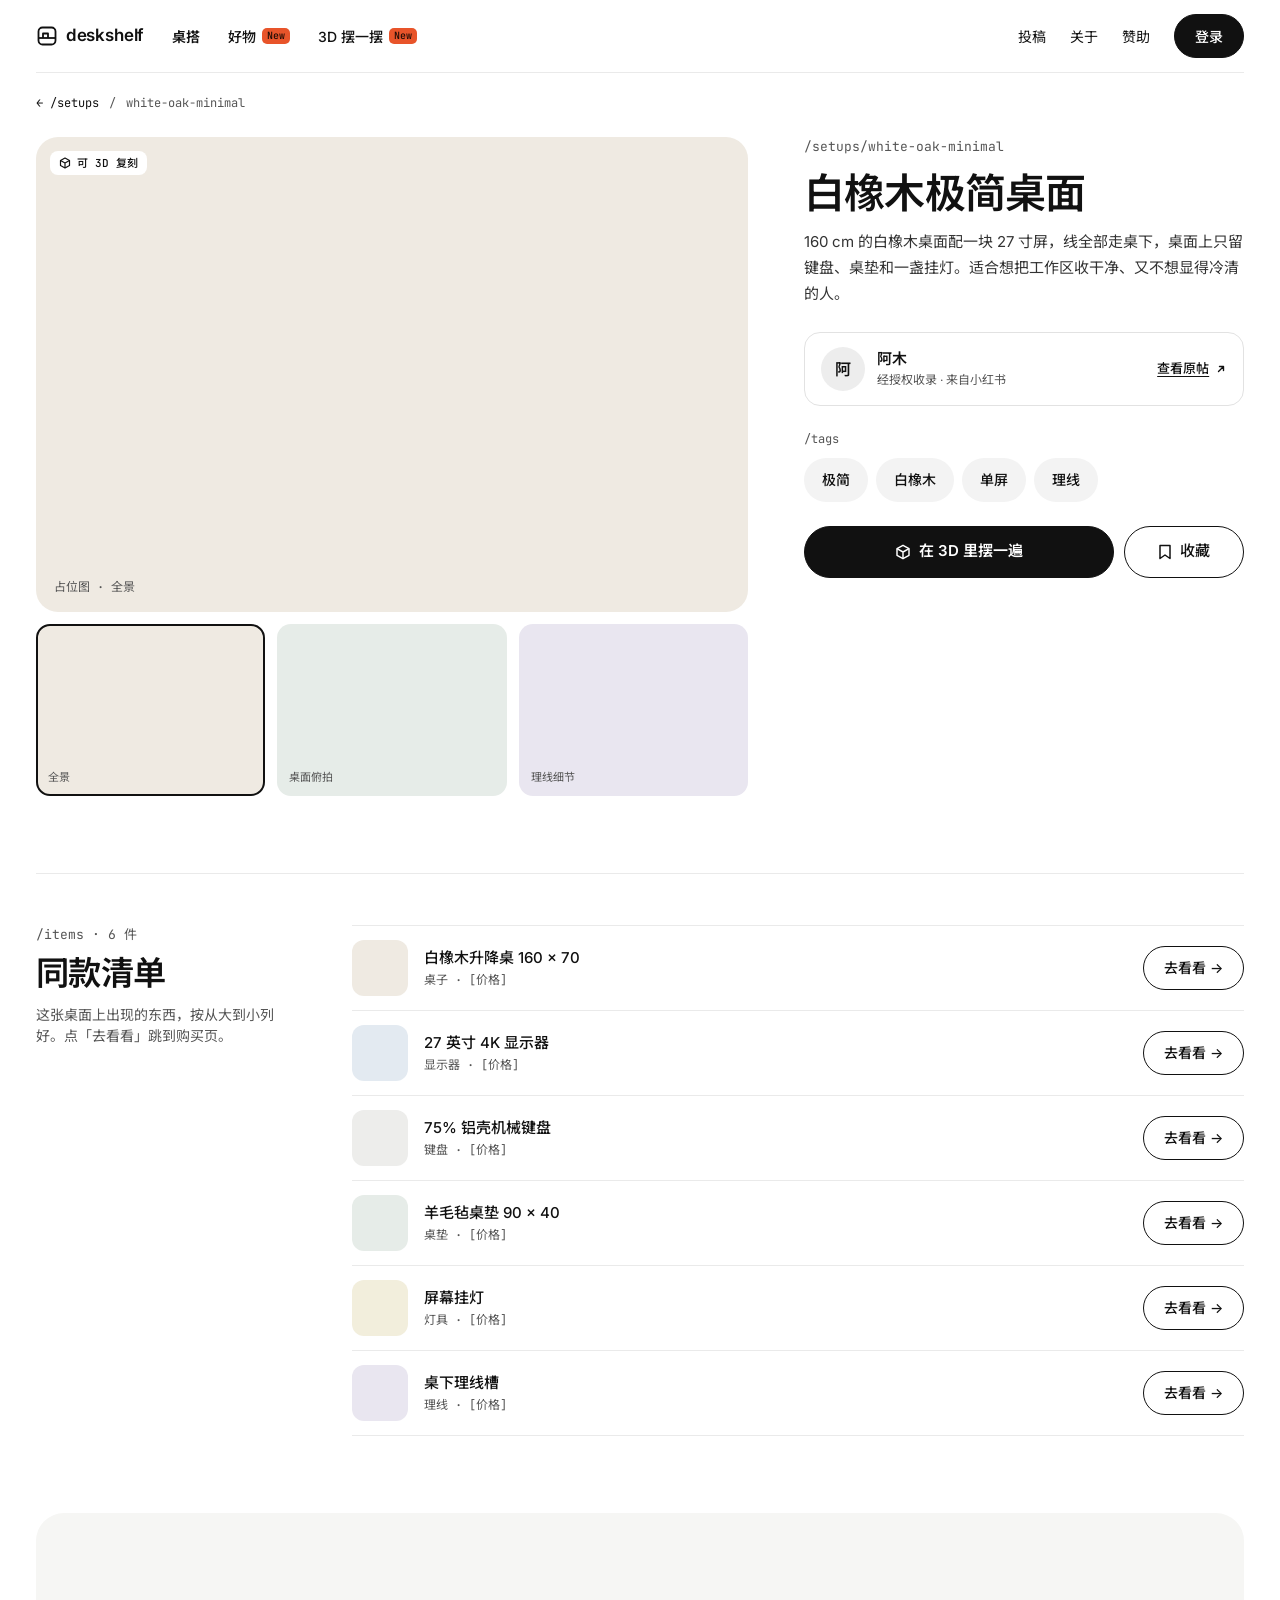
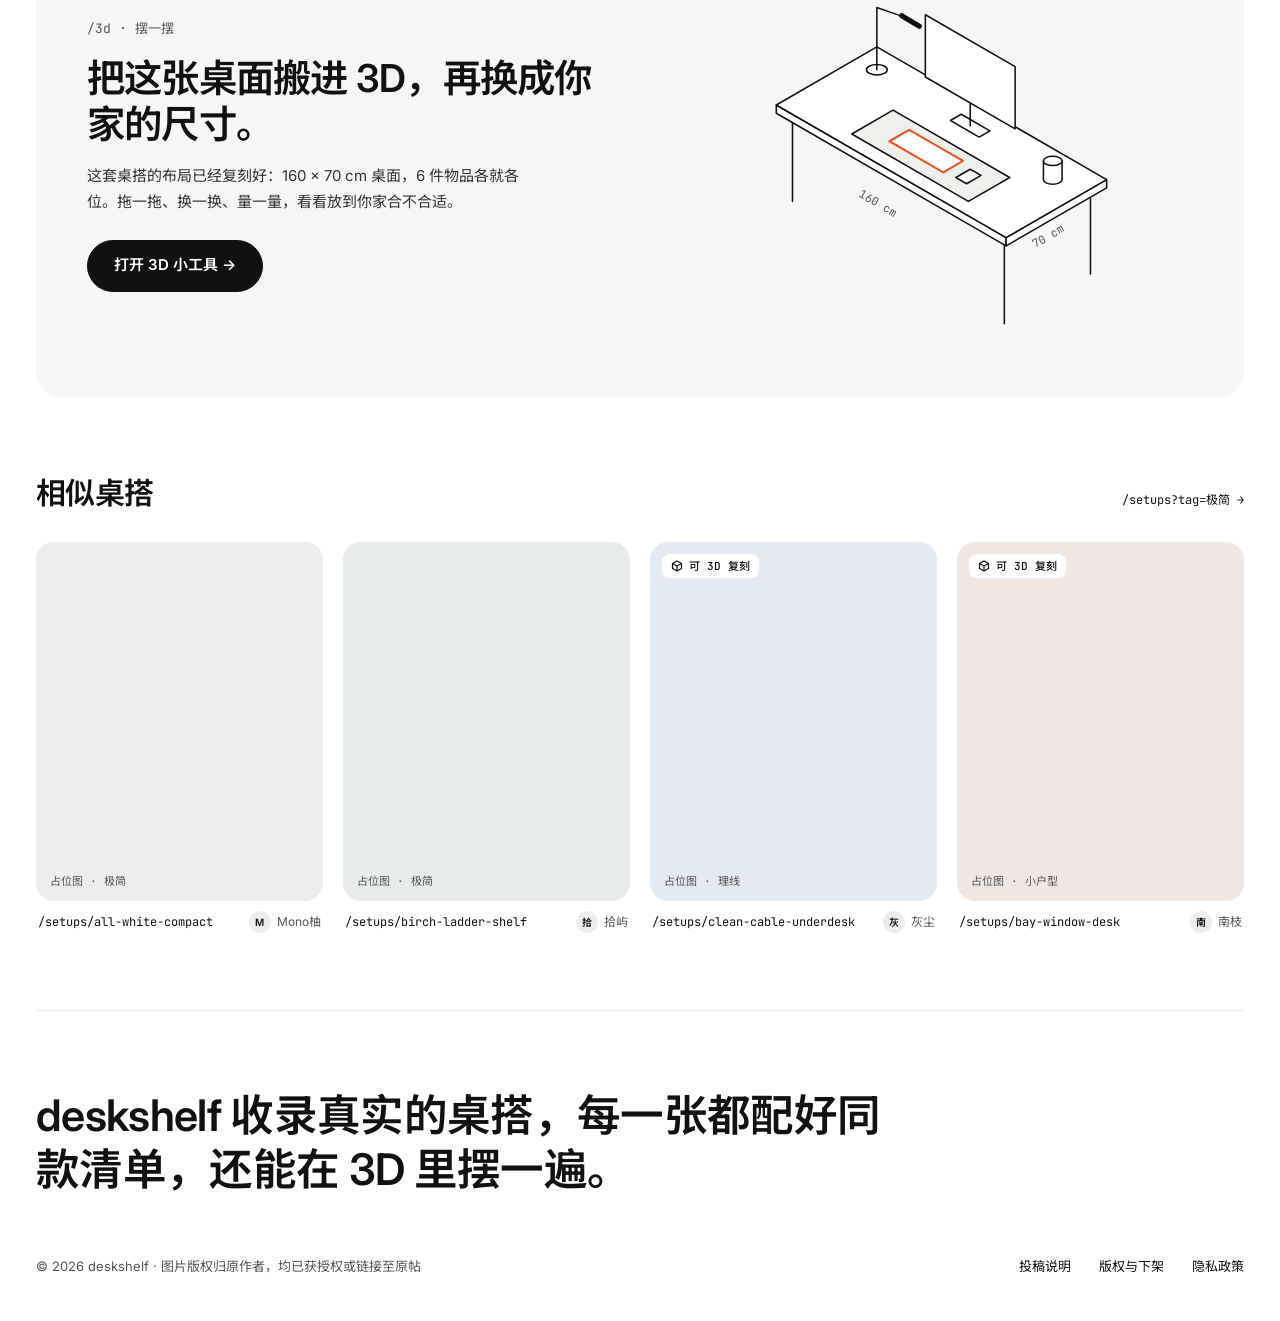
==== detail.html @ 9df250db "Add deskshelf static prototype: home and detail pages Home page with category filter, search, sort a" ====
<!doctype html>
<html lang="zh-CN">
<head>
<meta charset="utf-8">
<meta name="viewport" content="width=device-width, initial-scale=1">
<title>白橡木极简桌面 · deskshelf</title>
<meta name="description" content="白橡木极简桌面的桌搭详情：同款清单、3D 复刻预览和相似桌搭。">
<link rel="preconnect" href="https://fonts.googleapis.com">
<link rel="preconnect" href="https://fonts.gstatic.com" crossorigin>
<link rel="stylesheet" href="https://fonts.googleapis.com/css2?family=Inter:wght@400;500;600;700&amp;family=JetBrains+Mono:wght@400;500&amp;family=Noto+Sans+SC:wght@400;500;700&amp;display=swap">
<link rel="stylesheet" href="styles.css">
</head>
<body>
<div class="wrap">

<header class="site-header">
  <nav class="nav" aria-label="主导航">
    <a class="brand" href="index.html">
      <svg width="22" height="22" viewBox="0 0 22 22" fill="none" stroke="currentColor" stroke-width="1.8" stroke-linejoin="round" aria-hidden="true"><rect x="2.5" y="2.5" width="17" height="17" rx="4"></rect><path d="M2.5 13h17"></path><path d="M7 13V8.5h5V13"></path></svg>
      deskshelf
    </a>
    <a href="index.html" aria-current="page">桌搭</a>
    <a href="#">好物<span class="badge-new">New</span></a>
    <a href="#replica">3D 摆一摆<span class="badge-new">New</span></a>
  </nav>
  <nav class="nav nav--aux" aria-label="辅助导航">
    <a href="#">投稿</a>
    <a href="#">关于</a>
    <a href="#">赞助</a>
    <button type="button" class="btn btn--dark">登录</button>
  </nav>
</header>

<nav class="crumbs" aria-label="面包屑">
  <a href="index.html">← /setups</a>
  <span aria-hidden="true">/</span>
  <span>white-oak-minimal</span>
</nav>

<main>

<section class="detail">
  <div class="gallery">
    <div class="shot gallery__main" id="main-shot">
      <span class="tag-3d">
        <svg width="12" height="12" viewBox="0 0 12 12" fill="none" stroke="currentColor" stroke-width="1.2" stroke-linejoin="round" aria-hidden="true"><path d="M6 1l4.5 2.5v5L6 11 1.5 8.5v-5z"></path><path d="M1.5 3.5L6 6l4.5-2.5M6 6v5"></path></svg>
        可 3D 复刻
      </span>
      <span class="shot__label" id="main-shot-label">占位图 · 全景</span>
    </div>
    <div class="thumbs">
      <button type="button" class="thumb" data-label="全景" data-bg="#EFEAE2" style="background: #EFEAE2" aria-pressed="true" aria-label="查看图片：全景"><span>全景</span></button>
      <button type="button" class="thumb" data-label="桌面俯拍" data-bg="#E6ECE8" style="background: #E6ECE8" aria-pressed="false" aria-label="查看图片：桌面俯拍"><span>桌面俯拍</span></button>
      <button type="button" class="thumb" data-label="理线细节" data-bg="#E9E6F0" style="background: #E9E6F0" aria-pressed="false" aria-label="查看图片：理线细节"><span>理线细节</span></button>
    </div>
  </div>

  <div class="info">
    <div class="info__head">
      <p class="path">/setups/white-oak-minimal</p>
      <h1>白橡木极简桌面</h1>
      <p class="prose">160 cm 的白橡木桌面配一块 27 寸屏，线全部走桌下，桌面上只留键盘、桌垫和一盏挂灯。适合想把工作区收干净、又不想显得冷清的人。</p>
    </div>

    <div class="creator">
      <div class="creator__who">
        <span class="avatar avatar--lg" aria-hidden="true">阿</span>
        <div>
          <p class="creator__name">阿木</p>
          <p class="creator__note">经授权收录 · 来自小红书</p>
        </div>
      </div>
      <a class="link-underline" href="#">查看原帖
        <svg width="12" height="12" viewBox="0 0 12 12" fill="none" stroke="currentColor" stroke-width="1.4" stroke-linecap="round" stroke-linejoin="round" aria-hidden="true"><path d="M3.5 8.5l5-5M4.5 3.5h4v4"></path></svg>
      </a>
    </div>

    <div class="tags">
      <p class="path">/tags</p>
      <div class="chips">
        <a class="chip" href="index.html?cat=极简">极简</a>
        <a class="chip" href="index.html?q=oak">白橡木</a>
        <a class="chip" href="index.html">单屏</a>
        <a class="chip" href="index.html?cat=理线">理线</a>
      </div>
    </div>

    <div class="actions">
      <a class="btn btn--dark btn--lg btn--strong" href="#replica">
        <svg width="16" height="16" viewBox="0 0 12 12" fill="none" stroke="currentColor" stroke-width="1.1" stroke-linejoin="round" aria-hidden="true"><path d="M6 1l4.5 2.5v5L6 11 1.5 8.5v-5z"></path><path d="M1.5 3.5L6 6l4.5-2.5M6 6v5"></path></svg>
        在 3D 里摆一遍
      </a>
      <button type="button" class="btn btn--lg btn-save" id="save" aria-pressed="false">
        <svg width="14" height="16" viewBox="0 0 14 16" fill="none" stroke="currentColor" stroke-width="1.5" stroke-linejoin="round" aria-hidden="true"><path d="M2 1.5h10v13L7 11l-5 3.5z"></path></svg>
        <span id="save-label">收藏</span>
      </button>
    </div>
  </div>
</section>

<section class="section items-section" aria-labelledby="items-title">
  <div class="items-section__intro">
    <p class="path">/items · 6 件</p>
    <h2 id="items-title">同款清单</h2>
    <p>这张桌面上出现的东西，按从大到小列好。点「去看看」跳到购买页。</p>
  </div>
  <ul class="items">
    <li class="item">
      <span class="item__thumb" style="background: #EFEAE2" aria-hidden="true"></span>
      <div class="item__text"><p class="item__name">白橡木升降桌 160 × 70</p><p class="item__meta">桌子 · [价格]</p></div>
      <a class="btn" href="#" aria-label="去看看：白橡木升降桌">去看看 →</a>
    </li>
    <li class="item">
      <span class="item__thumb" style="background: #E3EAF1" aria-hidden="true"></span>
      <div class="item__text"><p class="item__name">27 英寸 4K 显示器</p><p class="item__meta">显示器 · [价格]</p></div>
      <a class="btn" href="#" aria-label="去看看：27 英寸 4K 显示器">去看看 →</a>
    </li>
    <li class="item">
      <span class="item__thumb" style="background: #EDEDEB" aria-hidden="true"></span>
      <div class="item__text"><p class="item__name">75% 铝壳机械键盘</p><p class="item__meta">键盘 · [价格]</p></div>
      <a class="btn" href="#" aria-label="去看看：75% 铝壳机械键盘">去看看 →</a>
    </li>
    <li class="item">
      <span class="item__thumb" style="background: #E6ECE8" aria-hidden="true"></span>
      <div class="item__text"><p class="item__name">羊毛毡桌垫 90 × 40</p><p class="item__meta">桌垫 · [价格]</p></div>
      <a class="btn" href="#" aria-label="去看看：羊毛毡桌垫">去看看 →</a>
    </li>
    <li class="item">
      <span class="item__thumb" style="background: #F2EEDC" aria-hidden="true"></span>
      <div class="item__text"><p class="item__name">屏幕挂灯</p><p class="item__meta">灯具 · [价格]</p></div>
      <a class="btn" href="#" aria-label="去看看：屏幕挂灯">去看看 →</a>
    </li>
    <li class="item">
      <span class="item__thumb" style="background: #E9E6F0" aria-hidden="true"></span>
      <div class="item__text"><p class="item__name">桌下理线槽</p><p class="item__meta">理线 · [价格]</p></div>
      <a class="btn" href="#" aria-label="去看看：桌下理线槽">去看看 →</a>
    </li>
  </ul>
</section>

<section class="section replica" id="replica" aria-labelledby="replica-title">
  <div class="replica__text">
    <p class="path">/3d · 摆一摆</p>
    <h2 id="replica-title">把这张桌面搬进 3D，再换成你家的尺寸。</h2>
    <p class="prose">这套桌搭的布局已经复刻好：160 × 70 cm 桌面，6 件物品各就各位。拖一拖、换一换、量一量，看看放到你家合不合适。</p>
    <a class="btn btn--dark btn--lg btn--strong" href="#">打开 3D 小工具 →</a>
  </div>
  <div class="replica__art">
    <svg viewBox="0 0 520 370" fill="none" stroke="#111111" stroke-width="1.5" stroke-linejoin="round" stroke-linecap="round" role="img" aria-label="等距视角的桌面线稿：桌上有显示器、键盘、鼠标、桌垫、台灯和杯子，标注 160 cm 宽、70 cm 深">
      <path d="M133.6 145V229M338 263V347M421.1 215V299"></path>
      <path d="M118 136L339.7 264V272L118 144Z" fill="#FFFFFF"></path>
      <path d="M339.7 264L436.7 208V216L339.7 272Z" fill="#FFFFFF"></path>
      <path d="M215 80L436.7 208L339.7 264L118 136Z" fill="#FFFFFF"></path>
      <path d="M230.6 141L343.2 206L303.3 229L190.8 164Z" fill="#EFEFEC"></path>
      <path class="hl" d="M246.2 160L298.1 190L279.1 201L227.1 171Z" fill="#FFFFFF"></path>
      <path d="M305.1 198L315.5 204L301.6 212L291.2 206Z" fill="#FFFFFF"></path>
      <path d="M296.4 145L324.1 161L313.7 167L286 151Z" fill="#FFFFFF"></path>
      <path d="M305.1 156V134"></path>
      <path d="M261.8 109L348.4 159V99L261.8 49Z" fill="#FFFFFF"></path>
      <ellipse cx="215" cy="102" rx="10" ry="5" fill="#FFFFFF"></ellipse>
      <path d="M215 102V42L241 51"></path>
      <path d="M239 50L256 60" stroke-width="5"></path>
      <path d="M375.7 190V208A9 4.5 0 0 0 393.7 208V190" fill="#FFFFFF"></path>
      <ellipse cx="384.7" cy="190" rx="9" ry="4.5" fill="#FFFFFF"></ellipse>
      <text x="214" y="234" transform="rotate(30 214 234)" text-anchor="middle">160 cm</text>
      <text x="382" y="266" transform="rotate(-30 382 266)" text-anchor="middle">70 cm</text>
    </svg>
  </div>
</section>

<section class="section similar" aria-labelledby="similar-title">
  <div class="similar__head">
    <h2 id="similar-title">相似桌搭</h2>
    <a href="index.html?cat=极简">/setups?tag=极简 →</a>
  </div>
  <div class="similar__grid">
    <article class="card">
      <a class="shot" href="detail.html" style="background: #EDEDEB" aria-label="查看桌搭 all-white-compact">
        <span class="shot__label">占位图 · 极简</span>
      </a>
      <div class="card__meta">
        <a class="card__path" href="detail.html">/setups/all-white-compact</a>
        <span class="card__by"><span class="avatar" aria-hidden="true">M</span>Mono柚</span>
      </div>
    </article>
    <article class="card">
      <a class="shot" href="detail.html" style="background: #E6ECE8" aria-label="查看桌搭 birch-ladder-shelf">
        <span class="shot__label">占位图 · 极简</span>
      </a>
      <div class="card__meta">
        <a class="card__path" href="detail.html">/setups/birch-ladder-shelf</a>
        <span class="card__by"><span class="avatar" aria-hidden="true">拾</span>拾屿</span>
      </div>
    </article>
    <article class="card">
      <a class="shot" href="detail.html" style="background: #E3EAF1" aria-label="查看桌搭 clean-cable-underdesk">
        <span class="tag-3d">
          <svg width="12" height="12" viewBox="0 0 12 12" fill="none" stroke="currentColor" stroke-width="1.2" stroke-linejoin="round" aria-hidden="true"><path d="M6 1l4.5 2.5v5L6 11 1.5 8.5v-5z"></path><path d="M1.5 3.5L6 6l4.5-2.5M6 6v5"></path></svg>
          可 3D 复刻
        </span>
        <span class="shot__label">占位图 · 理线</span>
      </a>
      <div class="card__meta">
        <a class="card__path" href="detail.html">/setups/clean-cable-underdesk</a>
        <span class="card__by"><span class="avatar" aria-hidden="true">灰</span>灰尘</span>
      </div>
    </article>
    <article class="card">
      <a class="shot" href="detail.html" style="background: #F1E7E1" aria-label="查看桌搭 bay-window-desk">
        <span class="tag-3d">
          <svg width="12" height="12" viewBox="0 0 12 12" fill="none" stroke="currentColor" stroke-width="1.2" stroke-linejoin="round" aria-hidden="true"><path d="M6 1l4.5 2.5v5L6 11 1.5 8.5v-5z"></path><path d="M1.5 3.5L6 6l4.5-2.5M6 6v5"></path></svg>
          可 3D 复刻
        </span>
        <span class="shot__label">占位图 · 小户型</span>
      </a>
      <div class="card__meta">
        <a class="card__path" href="detail.html">/setups/bay-window-desk</a>
        <span class="card__by"><span class="avatar" aria-hidden="true">南</span>南枝</span>
      </div>
    </article>
  </div>
</section>

</main>

<footer class="site-footer">
  <p class="site-footer__lead">deskshelf 收录真实的桌搭，每一张都配好同款清单，还能在 3D 里摆一遍。</p>
  <div class="site-footer__row">
    <p>© 2026 deskshelf · 图片版权归原作者，均已获授权或链接至原帖</p>
    <nav class="nav" aria-label="页脚">
      <a href="#">投稿说明</a>
      <a href="#">版权与下架</a>
      <a href="#">隐私政策</a>
    </nav>
  </div>
</footer>

</div>
<script src="detail.js"></script>
</body>
</html>
---- styles.css ----
/* deskshelf — 共享样式（首页 + 详情页） */

:root {
  --ink: #111111;
  --body: #333333;
  --muted: #555555;
  --line: #eaeaea;
  --border: #8a8a8a;
  --chip: #f3f3f3;
  --panel: #f6f6f4;
  --accent: #e8542a;
  --accent-ink: #1a0a05;
  --pad: clamp(16px, 2.8vw, 40px);
  --gap-section: clamp(48px, 6vw, 88px);
  --sans: 'Inter', 'Noto Sans SC', system-ui, sans-serif;
  --mono: 'JetBrains Mono', 'Noto Sans SC', ui-monospace, monospace;
}

*,
*::before,
*::after {
  box-sizing: border-box;
}

[hidden] {
  display: none !important;
}

body {
  margin: 0;
  background: #ffffff;
  color: var(--ink);
  font-family: var(--sans);
  font-size: 15px;
  line-height: 1.5;
  -webkit-font-smoothing: antialiased;
}

a {
  color: var(--ink);
  text-decoration: none;
}

a:hover {
  color: var(--muted);
}

button,
input,
select {
  font: inherit;
}

h1,
h2,
p,
ul {
  margin: 0;
}

:focus-visible {
  outline: 2px solid var(--accent);
  outline-offset: 2px;
}

.mono {
  font-family: var(--mono);
}

.sr-only {
  position: absolute;
  width: 1px;
  height: 1px;
  overflow: hidden;
  clip: rect(0 0 0 0);
  white-space: nowrap;
}

.wrap {
  max-width: 1440px;
  margin: 0 auto;
  padding: 0 var(--pad);
}

/* ---------- 顶部导航 ---------- */

.site-header {
  display: flex;
  flex-wrap: wrap;
  align-items: center;
  justify-content: space-between;
  gap: 4px 24px;
  padding: 14px 0;
}

.nav {
  display: flex;
  flex-wrap: wrap;
  align-items: center;
  gap: 0 28px;
}

.nav--aux {
  gap: 0 24px;
}

.nav a {
  display: inline-flex;
  align-items: center;
  gap: 6px;
  min-height: 44px;
  font-size: 14px;
  font-weight: 500;
}

.nav--aux a {
  font-weight: 400;
}

.nav a[aria-current='page'] {
  font-weight: 600;
}

.nav .brand {
  gap: 8px;
  font-size: 17px;
  font-weight: 600;
  letter-spacing: -0.01em;
}

.badge-new {
  padding: 3px 5px;
  border-radius: 5px;
  background: var(--accent);
  color: var(--accent-ink);
  font-family: var(--mono);
  font-size: 10px;
  font-weight: 500;
  line-height: 1;
}

/* ---------- 按钮 ---------- */

.btn {
  display: inline-flex;
  align-items: center;
  justify-content: center;
  gap: 8px;
  min-height: 44px;
  padding: 0 20px;
  border: 1px solid var(--ink);
  border-radius: 999px;
  background: #ffffff;
  color: var(--ink);
  font-size: 14px;
  font-weight: 500;
  cursor: pointer;
}

.btn:hover {
  color: var(--ink);
  background: var(--chip);
}

.btn--dark {
  background: var(--ink);
  color: #ffffff;
}

.btn--dark:hover {
  background: #2b2b2b;
  color: #ffffff;
}

.btn--lg {
  min-height: 52px;
  padding: 0 26px;
  font-size: 15px;
}

.btn--strong {
  font-weight: 600;
}

.link-underline {
  display: inline-flex;
  align-items: center;
  gap: 6px;
  min-height: 44px;
  font-size: 13px;
  font-weight: 500;
  text-decoration: underline;
  text-underline-offset: 3px;
}

/* ---------- 首页：大标题区 ---------- */

.hero {
  display: flex;
  flex-wrap: wrap;
  align-items: flex-end;
  justify-content: space-between;
  gap: 32px 48px;
  padding: clamp(40px, 6vw, 88px) 0 clamp(32px, 4.5vw, 64px);
}

.hero__text {
  flex: 999 1 420px;
  min-width: 0;
}

.path {
  font-family: var(--mono);
  font-size: 13px;
  color: var(--muted);
}

.hero .path {
  margin-bottom: 20px;
}

.hero h1 {
  font-size: clamp(32px, 5vw, 68px);
  line-height: 1.14;
  font-weight: 600;
  letter-spacing: -0.02em;
}

.hero h1 span {
  display: inline-block;
}

.sponsor {
  flex: 1 1 260px;
  max-width: 340px;
  min-height: 156px;
  display: flex;
  flex-direction: column;
  justify-content: space-between;
  gap: 20px;
  padding: 18px 20px;
  border: 1.5px dashed var(--border);
  border-radius: 18px;
}

.sponsor .path {
  font-size: 12px;
}

.sponsor__title {
  font-size: 15px;
  font-weight: 600;
}

.sponsor__desc {
  margin-top: 4px;
  font-size: 13px;
  color: var(--muted);
}

/* ---------- 首页：筛选栏 ---------- */

.filters {
  display: flex;
  flex-wrap: wrap;
  align-items: center;
  justify-content: space-between;
  gap: 12px 24px;
  padding: 14px 0;
  border-top: 1px solid var(--line);
}

.chips {
  display: flex;
  flex-wrap: wrap;
  gap: 8px;
}

.chip {
  display: inline-flex;
  align-items: center;
  min-height: 44px;
  padding: 0 18px;
  border: 0;
  border-radius: 999px;
  background: var(--chip);
  color: var(--ink);
  font-size: 14px;
  font-weight: 500;
  cursor: pointer;
}

.chip:hover {
  background: #e9e9e9;
  color: var(--ink);
}

.chip[aria-pressed='true'] {
  background: var(--ink);
  color: #ffffff;
}

.tools {
  display: flex;
  flex-wrap: wrap;
  align-items: center;
  gap: 8px;
  flex: 0 1 420px;
}

.search {
  flex: 1 1 200px;
  display: flex;
  align-items: center;
  gap: 8px;
  min-height: 44px;
  padding: 0 16px;
  border: 1px solid var(--border);
  border-radius: 999px;
}

.search:focus-within {
  outline: 2px solid var(--accent);
  outline-offset: 2px;
}

.search input {
  flex: 1 1 auto;
  min-width: 0;
  width: 100%;
  height: 40px;
  border: 0;
  outline: 0;
  background: transparent;
  color: var(--ink);
  font-size: 14px;
}

.search input::placeholder {
  color: #6b6b6b;
}

.sort {
  min-height: 44px;
  padding: 0 14px;
  border: 1px solid var(--border);
  border-radius: 999px;
  background: #ffffff;
  color: var(--ink);
  font-size: 14px;
  cursor: pointer;
}

/* ---------- 桌搭卡片 ---------- */

.masonry {
  columns: 4 160px;
  column-gap: 20px;
  padding-top: 20px;
}

.card {
  break-inside: avoid;
  margin: 0 0 28px;
}

.shot {
  position: relative;
  display: block;
  border-radius: 18px;
  overflow: hidden;
  background: #ededeb;
  transition: transform 0.18s ease;
}

a.shot:hover {
  transform: translateY(-3px);
}

.shot__label {
  position: absolute;
  left: 14px;
  bottom: 12px;
  font-family: var(--mono);
  font-size: 11px;
  color: var(--muted);
}

.shot--dark .shot__label {
  color: #c9c9d1;
}

.tag-3d {
  position: absolute;
  top: 12px;
  left: 12px;
  display: inline-flex;
  align-items: center;
  gap: 6px;
  padding: 6px 9px;
  border-radius: 8px;
  background: #ffffff;
  color: var(--ink);
  font-family: var(--mono);
  font-size: 11px;
  font-weight: 500;
  line-height: 1;
}

.card__meta {
  display: flex;
  flex-wrap: wrap;
  align-items: center;
  justify-content: space-between;
  gap: 4px 12px;
  padding: 10px 2px 0;
}

.card__path {
  font-family: var(--mono);
  font-size: 12px;
  overflow-wrap: anywhere;
}

.card__by {
  display: inline-flex;
  align-items: center;
  gap: 6px;
  font-size: 12px;
  color: var(--muted);
}

.avatar {
  flex: none;
  display: inline-flex;
  align-items: center;
  justify-content: center;
  width: 22px;
  height: 22px;
  border-radius: 50%;
  background: #ededed;
  color: var(--ink);
  font-size: 10px;
  font-weight: 600;
}

.avatar--lg {
  width: 44px;
  height: 44px;
  font-size: 16px;
}

.empty {
  padding: 72px 0;
  text-align: center;
}

.empty .path {
  margin-bottom: 8px;
}

.empty__title {
  font-size: 18px;
  font-weight: 500;
}

.more {
  display: flex;
  justify-content: center;
  padding: 24px 0 72px;
}

.more .btn {
  min-height: 48px;
  padding: 0 28px;
}

.more .path {
  font-size: 12px;
}

/* ---------- 页脚 ---------- */

.site-footer {
  border-top: 1px solid var(--line);
  padding: clamp(40px, 6vw, 80px) 0 32px;
}

.site-footer__lead {
  max-width: 20em;
  font-size: clamp(24px, 3.4vw, 44px);
  line-height: 1.25;
  font-weight: 600;
  letter-spacing: -0.015em;
}

.site-footer__row {
  display: flex;
  flex-wrap: wrap;
  align-items: center;
  justify-content: space-between;
  gap: 8px 32px;
  margin-top: 48px;
  font-size: 13px;
  color: var(--muted);
}

.site-footer__row .nav a {
  font-size: 13px;
  font-weight: 400;
}

/* ---------- 详情页 ---------- */

.crumbs {
  display: flex;
  flex-wrap: wrap;
  align-items: center;
  gap: 0 10px;
  padding: 8px 0 12px;
  border-top: 1px solid var(--line);
  font-family: var(--mono);
  font-size: 12px;
  color: var(--muted);
}

.crumbs a {
  display: inline-flex;
  align-items: center;
  min-height: 44px;
}

.detail {
  display: flex;
  flex-wrap: wrap;
  align-items: flex-start;
  gap: 32px 56px;
}

.gallery {
  flex: 999 1 560px;
  min-width: 0;
  display: flex;
  flex-direction: column;
  gap: 12px;
}

.gallery__main {
  aspect-ratio: 3 / 2;
  border-radius: 22px;
  background: #efeae2;
}

.gallery__main .tag-3d {
  top: 14px;
  left: 14px;
}

.gallery__main .shot__label {
  left: 18px;
  bottom: 16px;
  font-size: 12px;
}

.thumbs {
  display: grid;
  grid-template-columns: repeat(3, minmax(0, 1fr));
  gap: 12px;
}

.thumb {
  position: relative;
  aspect-ratio: 4 / 3;
  padding: 0;
  border: 2px solid transparent;
  border-radius: 14px;
  cursor: pointer;
}

.thumb[aria-pressed='true'] {
  border-color: var(--ink);
}

.thumb span {
  position: absolute;
  left: 10px;
  bottom: 8px;
  font-family: var(--mono);
  font-size: 11px;
  color: var(--muted);
}

.info {
  flex: 1 1 440px;
  min-width: 0;
  display: flex;
  flex-direction: column;
  gap: 24px;
}

.info__head {
  display: flex;
  flex-direction: column;
  gap: 12px;
}

.info h1 {
  font-size: clamp(28px, 3.2vw, 42px);
  line-height: 1.18;
  font-weight: 600;
  letter-spacing: -0.02em;
}

.prose {
  font-size: 15px;
  line-height: 1.75;
  color: var(--body);
}

.creator {
  display: flex;
  flex-wrap: wrap;
  align-items: center;
  justify-content: space-between;
  gap: 8px 16px;
  padding: 14px 16px;
  border: 1px solid #e2e2e2;
  border-radius: 16px;
}

.creator__who {
  display: flex;
  align-items: center;
  gap: 12px;
  min-width: 0;
}

.creator__name {
  font-size: 15px;
  font-weight: 600;
}

.creator__note {
  font-size: 12px;
  color: var(--muted);
}

.tags {
  display: flex;
  flex-direction: column;
  gap: 10px;
}

.tags .path {
  font-size: 12px;
}

.actions {
  display: flex;
  flex-wrap: wrap;
  gap: 10px;
}

.actions .btn--dark {
  flex: 999 1 220px;
}

.actions .btn-save {
  flex: 1 1 120px;
  padding: 0 22px;
}

.btn-save[aria-pressed='true'] svg {
  fill: var(--ink);
}

.section {
  margin-top: var(--gap-section);
}

.section h2 {
  font-size: clamp(24px, 2.6vw, 34px);
  line-height: 1.2;
  font-weight: 600;
  letter-spacing: -0.015em;
}

.items-section {
  display: flex;
  flex-wrap: wrap;
  align-items: flex-start;
  gap: 24px 56px;
  padding-top: clamp(32px, 4vw, 56px);
  border-top: 1px solid var(--line);
}

.items-section__intro {
  flex: 1 1 260px;
  min-width: 0;
  display: flex;
  flex-direction: column;
  gap: 10px;
}

.items-section__intro p:last-child {
  max-width: 24em;
  font-size: 14px;
  color: var(--muted);
}

.items {
  flex: 999 1 560px;
  min-width: 0;
  padding: 0;
  list-style: none;
  border-top: 1px solid var(--line);
}

.item {
  display: flex;
  flex-wrap: wrap;
  align-items: center;
  gap: 12px 16px;
  padding: 14px 0;
  border-bottom: 1px solid var(--line);
}

.item__thumb {
  flex: none;
  width: 56px;
  height: 56px;
  border-radius: 12px;
}

.item__text {
  flex: 1 1 160px;
  min-width: 0;
}

.item__name {
  font-size: 15px;
  font-weight: 500;
}

.item__meta {
  margin-top: 2px;
  font-family: var(--mono);
  font-size: 12px;
  color: var(--muted);
}

.replica {
  display: flex;
  flex-wrap: wrap;
  align-items: center;
  gap: 24px 48px;
  padding: clamp(24px, 4vw, 56px);
  background: var(--panel);
  border-radius: 28px;
}

.replica__text {
  flex: 1 1 300px;
  min-width: 0;
  display: flex;
  flex-direction: column;
  align-items: flex-start;
  gap: 16px;
}

.replica__text h2 {
  font-size: clamp(24px, 3vw, 40px);
  letter-spacing: -0.02em;
}

.replica__text .prose {
  max-width: 30em;
}

.replica__text .btn {
  margin-top: 8px;
}

.replica__art {
  flex: 1 1 320px;
  min-width: 0;
  max-width: 600px;
  margin: 0 auto;
}

.replica__art svg {
  display: block;
  width: 100%;
  height: auto;
}

.replica__art text {
  font-family: var(--mono);
  font-size: 11px;
  fill: var(--muted);
  stroke: none;
}

.replica__art .hl {
  stroke: var(--accent);
  stroke-width: 2;
}

.similar {
  padding-bottom: var(--gap-section);
}

.similar__head {
  display: flex;
  flex-wrap: wrap;
  align-items: baseline;
  justify-content: space-between;
  gap: 4px 24px;
  margin-bottom: 20px;
}

.similar__head h2 {
  font-size: clamp(22px, 2.4vw, 30px);
}

.similar__head a {
  display: inline-flex;
  align-items: center;
  min-height: 44px;
  font-family: var(--mono);
  font-size: 12px;
}

.similar__grid {
  display: grid;
  grid-template-columns: repeat(auto-fit, minmax(160px, 1fr));
  gap: 28px 20px;
}

.similar__grid .card {
  margin: 0;
}

.similar__grid .shot {
  aspect-ratio: 4 / 5;
}

@media (prefers-reduced-motion: reduce) {
  .shot {
    transition: none;
  }

  a.shot:hover {
    transform: none;
  }
}
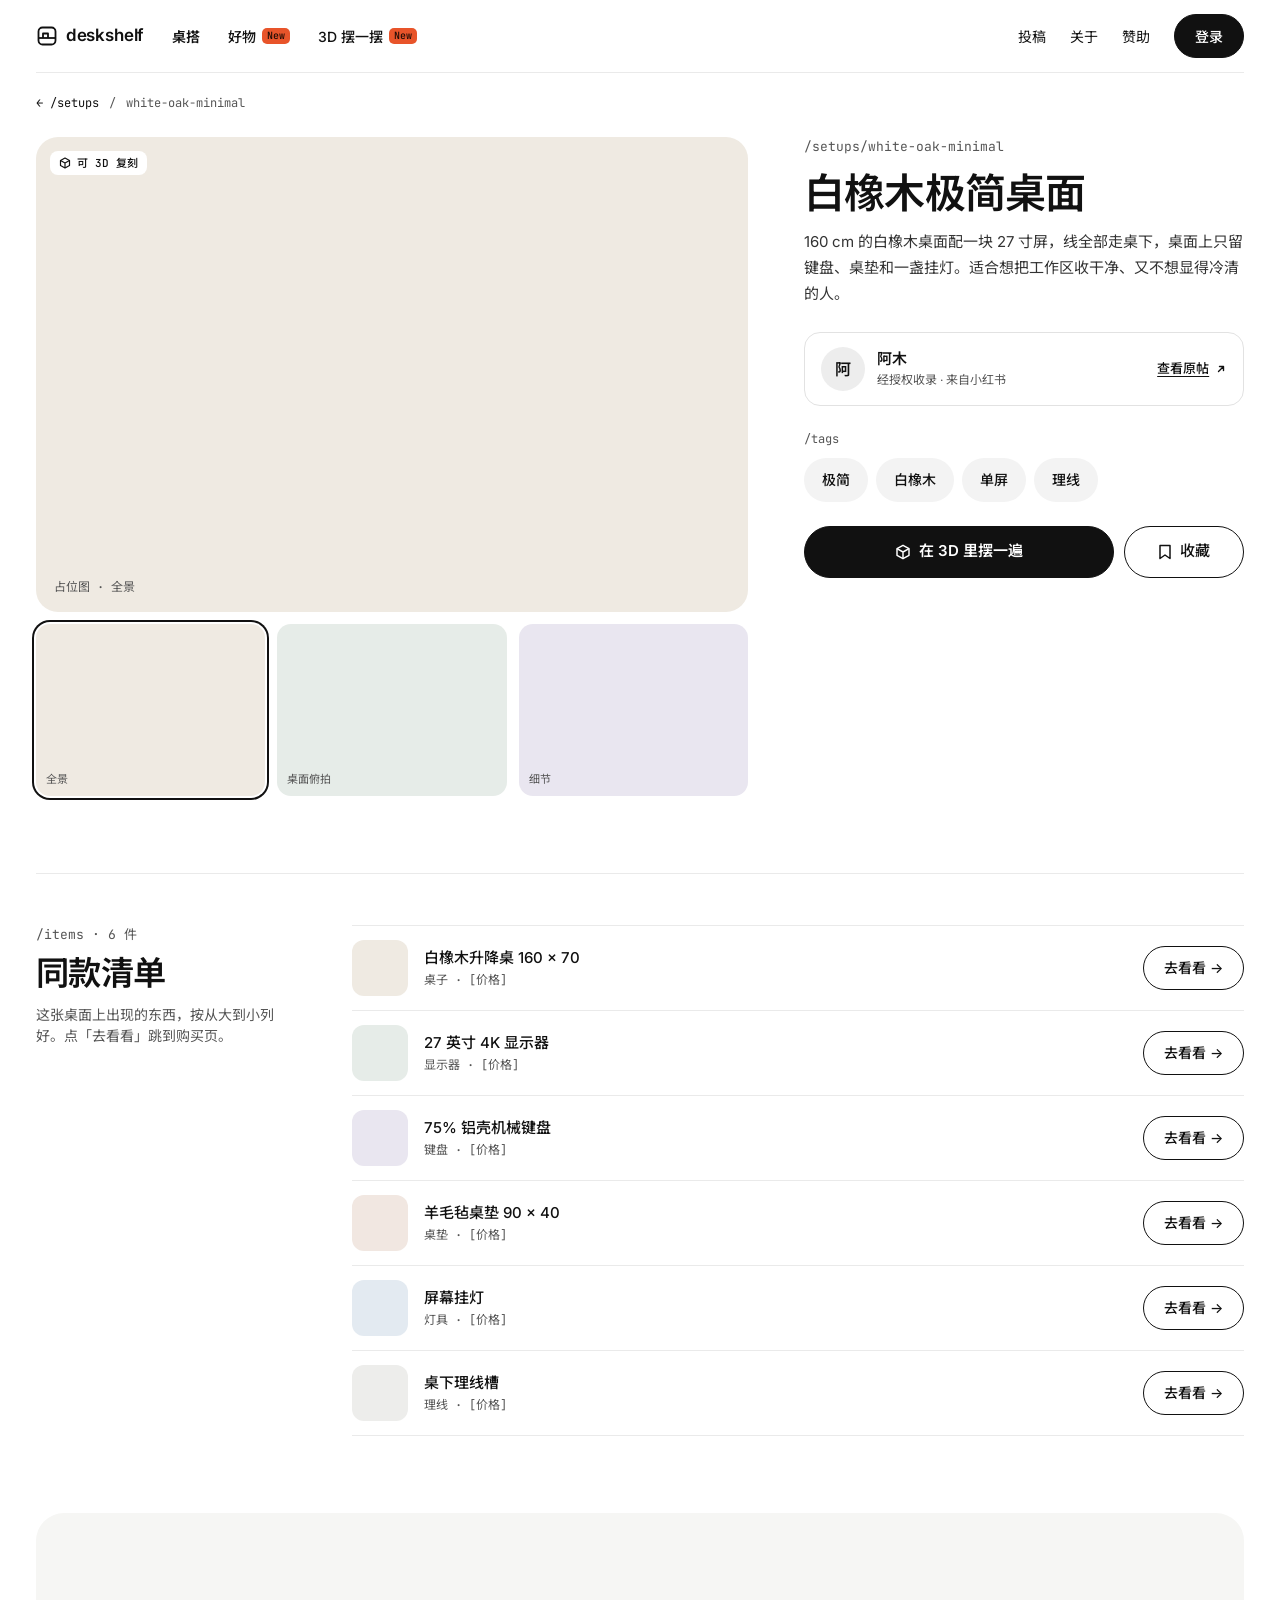
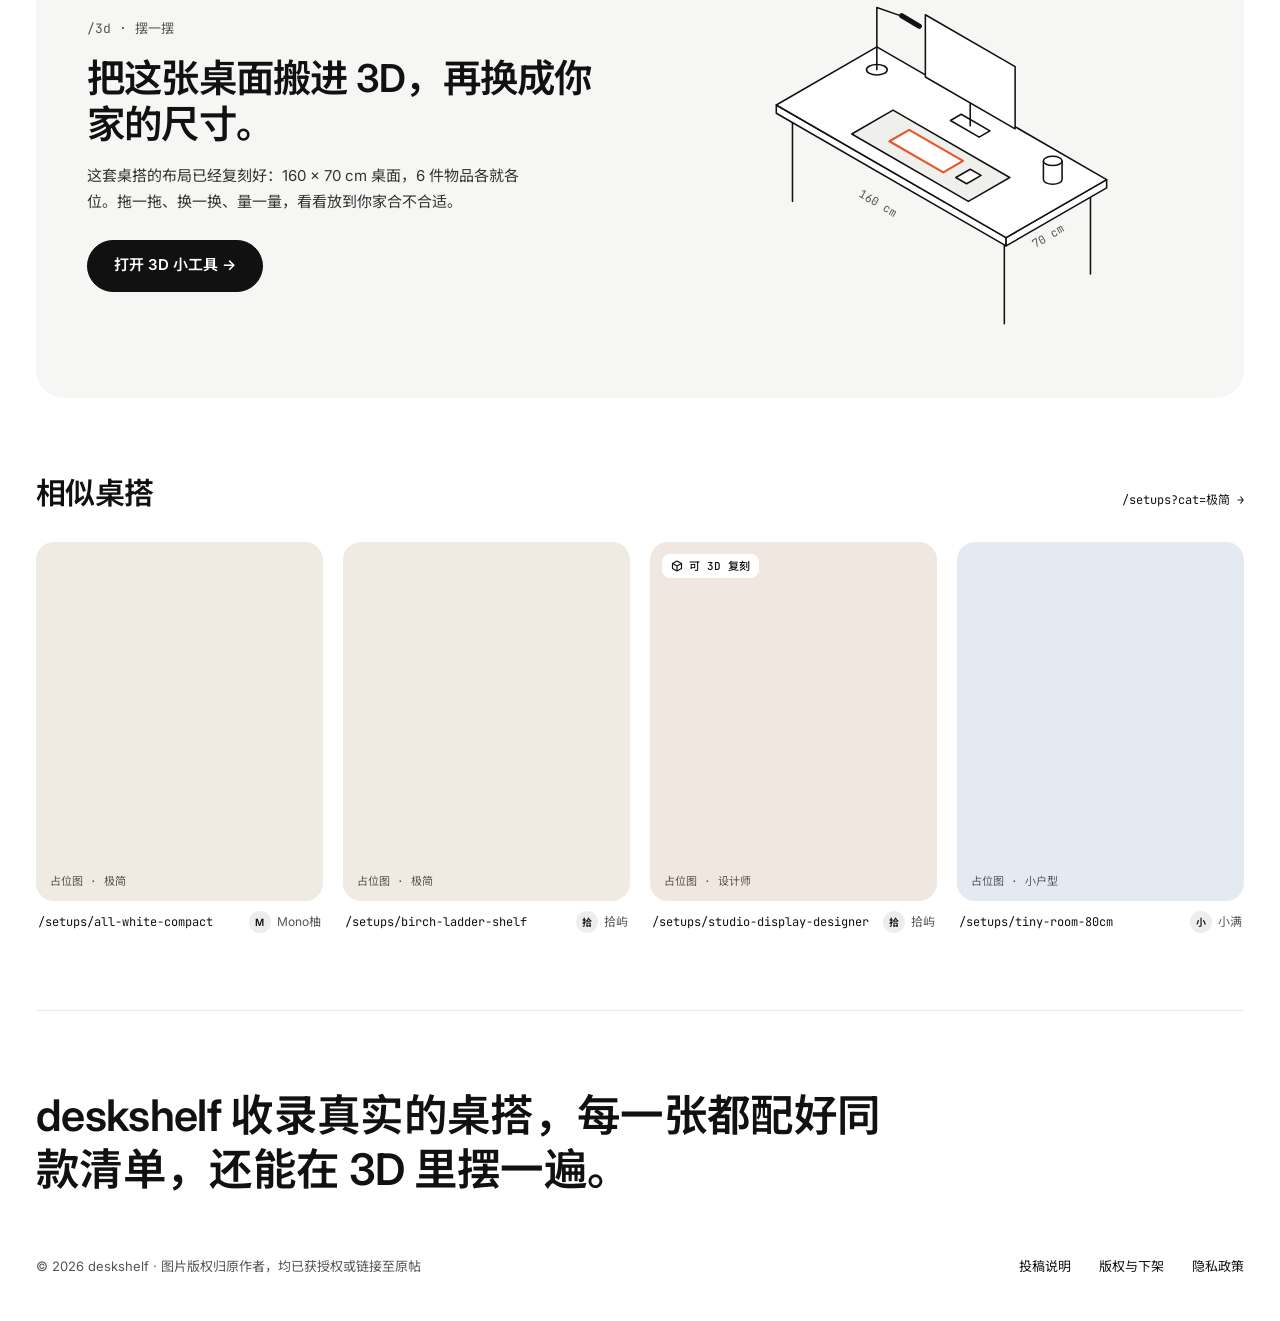
==== commit 577536ad: "Fix detail routing, state persistence and placeholder inconsistencies - Move sample data and card re" ====
--- a/detail.html
+++ b/detail.html
@@ -3,8 +3,8 @@
 <head>
 <meta charset="utf-8">
 <meta name="viewport" content="width=device-width, initial-scale=1">
-<title>白橡木极简桌面 · deskshelf</title>
-<meta name="description" content="白橡木极简桌面的桌搭详情：同款清单、3D 复刻预览和相似桌搭。">
+<title>桌搭详情 · deskshelf</title>
+<meta name="description" content="deskshelf 桌搭详情：同款清单、3D 复刻预览和相似桌搭。">
 <link rel="preconnect" href="https://fonts.googleapis.com">
 <link rel="preconnect" href="https://fonts.gstatic.com" crossorigin>
 <link rel="stylesheet" href="https://fonts.googleapis.com/css2?family=Inter:wght@400;500;600;700&amp;family=JetBrains+Mono:wght@400;500&amp;family=Noto+Sans+SC:wght@400;500;700&amp;display=swap">
@@ -27,46 +27,50 @@
     <a href="#">投稿</a>
     <a href="#">关于</a>
     <a href="#">赞助</a>
-    <button type="button" class="btn btn--dark">登录</button>
+    <button type="button" class="btn btn--dark" data-login>登录</button>
   </nav>
 </header>
 
 <nav class="crumbs" aria-label="面包屑">
   <a href="index.html">← /setups</a>
   <span aria-hidden="true">/</span>
-  <span>white-oak-minimal</span>
+  <span id="crumb-slug"></span>
 </nav>
 
 <main>
 
+<div class="empty" id="missing" hidden>
+  <p class="path" id="missing-path"></p>
+  <p class="empty__title">没有找到这张桌搭，可能已经下架或者链接写错了。</p>
+  <a class="link-underline" href="index.html">回到全部桌搭</a>
+</div>
+
+<div id="content">
+
 <section class="detail">
   <div class="gallery">
     <div class="shot gallery__main" id="main-shot">
-      <span class="tag-3d">
+      <span class="tag-3d" id="main-3d">
         <svg width="12" height="12" viewBox="0 0 12 12" fill="none" stroke="currentColor" stroke-width="1.2" stroke-linejoin="round" aria-hidden="true"><path d="M6 1l4.5 2.5v5L6 11 1.5 8.5v-5z"></path><path d="M1.5 3.5L6 6l4.5-2.5M6 6v5"></path></svg>
         可 3D 复刻
       </span>
-      <span class="shot__label" id="main-shot-label">占位图 · 全景</span>
+      <span class="shot__label" id="main-shot-label"></span>
     </div>
-    <div class="thumbs">
-      <button type="button" class="thumb" data-label="全景" data-bg="#EFEAE2" style="background: #EFEAE2" aria-pressed="true" aria-label="查看图片：全景"><span>全景</span></button>
-      <button type="button" class="thumb" data-label="桌面俯拍" data-bg="#E6ECE8" style="background: #E6ECE8" aria-pressed="false" aria-label="查看图片：桌面俯拍"><span>桌面俯拍</span></button>
-      <button type="button" class="thumb" data-label="理线细节" data-bg="#E9E6F0" style="background: #E9E6F0" aria-pressed="false" aria-label="查看图片：理线细节"><span>理线细节</span></button>
-    </div>
+    <div class="thumbs" id="thumbs"></div>
   </div>
 
   <div class="info">
     <div class="info__head">
-      <p class="path">/setups/white-oak-minimal</p>
-      <h1>白橡木极简桌面</h1>
-      <p class="prose">160 cm 的白橡木桌面配一块 27 寸屏，线全部走桌下，桌面上只留键盘、桌垫和一盏挂灯。适合想把工作区收干净、又不想显得冷清的人。</p>
+      <p class="path" id="setup-path"></p>
+      <h1 id="setup-title"></h1>
+      <p class="prose" id="setup-desc"></p>
     </div>
 
     <div class="creator">
       <div class="creator__who">
-        <span class="avatar avatar--lg" aria-hidden="true">阿</span>
+        <span class="avatar avatar--lg" id="creator-avatar" aria-hidden="true"></span>
         <div>
-          <p class="creator__name">阿木</p>
+          <p class="creator__name" id="creator-name"></p>
           <p class="creator__note">经授权收录 · 来自小红书</p>
         </div>
       </div>
@@ -77,16 +81,11 @@
 
     <div class="tags">
       <p class="path">/tags</p>
-      <div class="chips">
-        <a class="chip" href="index.html?cat=极简">极简</a>
-        <a class="chip" href="index.html?q=oak">白橡木</a>
-        <a class="chip" href="index.html">单屏</a>
-        <a class="chip" href="index.html?cat=理线">理线</a>
-      </div>
+      <div class="chips" id="setup-tags"></div>
     </div>
 
     <div class="actions">
-      <a class="btn btn--dark btn--lg btn--strong" href="#replica">
+      <a class="btn btn--dark btn--lg btn--strong" id="to-replica" href="#replica">
         <svg width="16" height="16" viewBox="0 0 12 12" fill="none" stroke="currentColor" stroke-width="1.1" stroke-linejoin="round" aria-hidden="true"><path d="M6 1l4.5 2.5v5L6 11 1.5 8.5v-5z"></path><path d="M1.5 3.5L6 6l4.5-2.5M6 6v5"></path></svg>
         在 3D 里摆一遍
       </a>
@@ -100,53 +99,22 @@
 
 <section class="section items-section" aria-labelledby="items-title">
   <div class="items-section__intro">
-    <p class="path">/items · 6 件</p>
+    <p class="path" id="items-count">/items</p>
     <h2 id="items-title">同款清单</h2>
     <p>这张桌面上出现的东西，按从大到小列好。点「去看看」跳到购买页。</p>
   </div>
-  <ul class="items">
-    <li class="item">
-      <span class="item__thumb" style="background: #EFEAE2" aria-hidden="true"></span>
-      <div class="item__text"><p class="item__name">白橡木升降桌 160 × 70</p><p class="item__meta">桌子 · [价格]</p></div>
-      <a class="btn" href="#" aria-label="去看看：白橡木升降桌">去看看 →</a>
-    </li>
-    <li class="item">
-      <span class="item__thumb" style="background: #E3EAF1" aria-hidden="true"></span>
-      <div class="item__text"><p class="item__name">27 英寸 4K 显示器</p><p class="item__meta">显示器 · [价格]</p></div>
-      <a class="btn" href="#" aria-label="去看看：27 英寸 4K 显示器">去看看 →</a>
-    </li>
-    <li class="item">
-      <span class="item__thumb" style="background: #EDEDEB" aria-hidden="true"></span>
-      <div class="item__text"><p class="item__name">75% 铝壳机械键盘</p><p class="item__meta">键盘 · [价格]</p></div>
-      <a class="btn" href="#" aria-label="去看看：75% 铝壳机械键盘">去看看 →</a>
-    </li>
-    <li class="item">
-      <span class="item__thumb" style="background: #E6ECE8" aria-hidden="true"></span>
-      <div class="item__text"><p class="item__name">羊毛毡桌垫 90 × 40</p><p class="item__meta">桌垫 · [价格]</p></div>
-      <a class="btn" href="#" aria-label="去看看：羊毛毡桌垫">去看看 →</a>
-    </li>
-    <li class="item">
-      <span class="item__thumb" style="background: #F2EEDC" aria-hidden="true"></span>
-      <div class="item__text"><p class="item__name">屏幕挂灯</p><p class="item__meta">灯具 · [价格]</p></div>
-      <a class="btn" href="#" aria-label="去看看：屏幕挂灯">去看看 →</a>
-    </li>
-    <li class="item">
-      <span class="item__thumb" style="background: #E9E6F0" aria-hidden="true"></span>
-      <div class="item__text"><p class="item__name">桌下理线槽</p><p class="item__meta">理线 · [价格]</p></div>
-      <a class="btn" href="#" aria-label="去看看：桌下理线槽">去看看 →</a>
-    </li>
-  </ul>
+  <ul class="items" id="items"></ul>
 </section>
 
 <section class="section replica" id="replica" aria-labelledby="replica-title">
   <div class="replica__text">
     <p class="path">/3d · 摆一摆</p>
     <h2 id="replica-title">把这张桌面搬进 3D，再换成你家的尺寸。</h2>
-    <p class="prose">这套桌搭的布局已经复刻好：160 × 70 cm 桌面，6 件物品各就各位。拖一拖、换一换、量一量，看看放到你家合不合适。</p>
+    <p class="prose" id="replica-desc"></p>
     <a class="btn btn--dark btn--lg btn--strong" href="#">打开 3D 小工具 →</a>
   </div>
   <div class="replica__art">
-    <svg viewBox="0 0 520 370" fill="none" stroke="#111111" stroke-width="1.5" stroke-linejoin="round" stroke-linecap="round" role="img" aria-label="等距视角的桌面线稿：桌上有显示器、键盘、鼠标、桌垫、台灯和杯子，标注 160 cm 宽、70 cm 深">
+    <svg id="replica-svg" viewBox="0 0 520 370" fill="none" stroke="#111111" stroke-width="1.5" stroke-linejoin="round" stroke-linecap="round" role="img" aria-label="等距视角的桌面线稿示意">
       <path d="M133.6 145V229M338 263V347M421.1 215V299"></path>
       <path d="M118 136L339.7 264V272L118 144Z" fill="#FFFFFF"></path>
       <path d="M339.7 264L436.7 208V216L339.7 272Z" fill="#FFFFFF"></path>
@@ -162,8 +130,8 @@
       <path d="M239 50L256 60" stroke-width="5"></path>
       <path d="M375.7 190V208A9 4.5 0 0 0 393.7 208V190" fill="#FFFFFF"></path>
       <ellipse cx="384.7" cy="190" rx="9" ry="4.5" fill="#FFFFFF"></ellipse>
-      <text x="214" y="234" transform="rotate(30 214 234)" text-anchor="middle">160 cm</text>
-      <text x="382" y="266" transform="rotate(-30 382 266)" text-anchor="middle">70 cm</text>
+      <text x="214" y="234" transform="rotate(30 214 234)" text-anchor="middle" id="replica-w"></text>
+      <text x="382" y="266" transform="rotate(-30 382 266)" text-anchor="middle" id="replica-d"></text>
     </svg>
   </div>
 </section>
@@ -171,55 +139,12 @@
 <section class="section similar" aria-labelledby="similar-title">
   <div class="similar__head">
     <h2 id="similar-title">相似桌搭</h2>
-    <a href="index.html?cat=极简">/setups?tag=极简 →</a>
+    <a id="similar-link" href="index.html">/setups →</a>
   </div>
-  <div class="similar__grid">
-    <article class="card">
-      <a class="shot" href="detail.html" style="background: #EDEDEB" aria-label="查看桌搭 all-white-compact">
-        <span class="shot__label">占位图 · 极简</span>
-      </a>
-      <div class="card__meta">
-        <a class="card__path" href="detail.html">/setups/all-white-compact</a>
-        <span class="card__by"><span class="avatar" aria-hidden="true">M</span>Mono柚</span>
-      </div>
-    </article>
-    <article class="card">
-      <a class="shot" href="detail.html" style="background: #E6ECE8" aria-label="查看桌搭 birch-ladder-shelf">
-        <span class="shot__label">占位图 · 极简</span>
-      </a>
-      <div class="card__meta">
-        <a class="card__path" href="detail.html">/setups/birch-ladder-shelf</a>
-        <span class="card__by"><span class="avatar" aria-hidden="true">拾</span>拾屿</span>
-      </div>
-    </article>
-    <article class="card">
-      <a class="shot" href="detail.html" style="background: #E3EAF1" aria-label="查看桌搭 clean-cable-underdesk">
-        <span class="tag-3d">
-          <svg width="12" height="12" viewBox="0 0 12 12" fill="none" stroke="currentColor" stroke-width="1.2" stroke-linejoin="round" aria-hidden="true"><path d="M6 1l4.5 2.5v5L6 11 1.5 8.5v-5z"></path><path d="M1.5 3.5L6 6l4.5-2.5M6 6v5"></path></svg>
-          可 3D 复刻
-        </span>
-        <span class="shot__label">占位图 · 理线</span>
-      </a>
-      <div class="card__meta">
-        <a class="card__path" href="detail.html">/setups/clean-cable-underdesk</a>
-        <span class="card__by"><span class="avatar" aria-hidden="true">灰</span>灰尘</span>
-      </div>
-    </article>
-    <article class="card">
-      <a class="shot" href="detail.html" style="background: #F1E7E1" aria-label="查看桌搭 bay-window-desk">
-        <span class="tag-3d">
-          <svg width="12" height="12" viewBox="0 0 12 12" fill="none" stroke="currentColor" stroke-width="1.2" stroke-linejoin="round" aria-hidden="true"><path d="M6 1l4.5 2.5v5L6 11 1.5 8.5v-5z"></path><path d="M1.5 3.5L6 6l4.5-2.5M6 6v5"></path></svg>
-          可 3D 复刻
-        </span>
-        <span class="shot__label">占位图 · 小户型</span>
-      </a>
-      <div class="card__meta">
-        <a class="card__path" href="detail.html">/setups/bay-window-desk</a>
-        <span class="card__by"><span class="avatar" aria-hidden="true">南</span>南枝</span>
-      </div>
-    </article>
-  </div>
+  <div class="similar__grid" id="similar"></div>
 </section>
+
+</div>
 
 </main>
 
@@ -236,6 +161,7 @@
 </footer>
 
 </div>
+<script src="shared.js"></script>
 <script src="detail.js"></script>
 </body>
 </html>
--- a/styles.css
+++ b/styles.css
@@ -572,13 +572,13 @@
   position: relative;
   aspect-ratio: 4 / 3;
   padding: 0;
-  border: 2px solid transparent;
+  border: 0;
   border-radius: 14px;
   cursor: pointer;
 }
 
 .thumb[aria-pressed='true'] {
-  border-color: var(--ink);
+  box-shadow: 0 0 0 2px #ffffff, 0 0 0 4px var(--ink);
 }
 
 .thumb span {
@@ -588,6 +588,10 @@
   font-family: var(--mono);
   font-size: 11px;
   color: var(--muted);
+}
+
+.thumb--dark span {
+  color: #c9c9d1;
 }
 
 .info {
@@ -733,7 +737,7 @@
 }
 
 .item__text {
-  flex: 1 1 160px;
+  flex: 1 1 100px;
   min-width: 0;
 }
 
@@ -845,6 +849,45 @@
   aspect-ratio: 4 / 5;
 }
 
+/* ---------- 弹层 ---------- */
+
+.dialog {
+  width: min(360px, calc(100vw - 32px));
+  padding: 24px;
+  border: 0;
+  border-radius: 22px;
+  color: var(--ink);
+}
+
+.dialog::backdrop {
+  background: rgba(17, 17, 17, 0.4);
+}
+
+.dialog form {
+  display: flex;
+  flex-direction: column;
+  align-items: flex-start;
+  gap: 12px;
+}
+
+.dialog__title {
+  font-size: 22px;
+  font-weight: 600;
+  letter-spacing: -0.015em;
+}
+
+.dialog .btn {
+  margin-top: 8px;
+}
+
+/* ---------- 窄屏 ---------- */
+
+@media (max-width: 480px) {
+  .nav {
+    gap: 0 12px;
+  }
+}
+
 @media (prefers-reduced-motion: reduce) {
   .shot {
     transition: none;
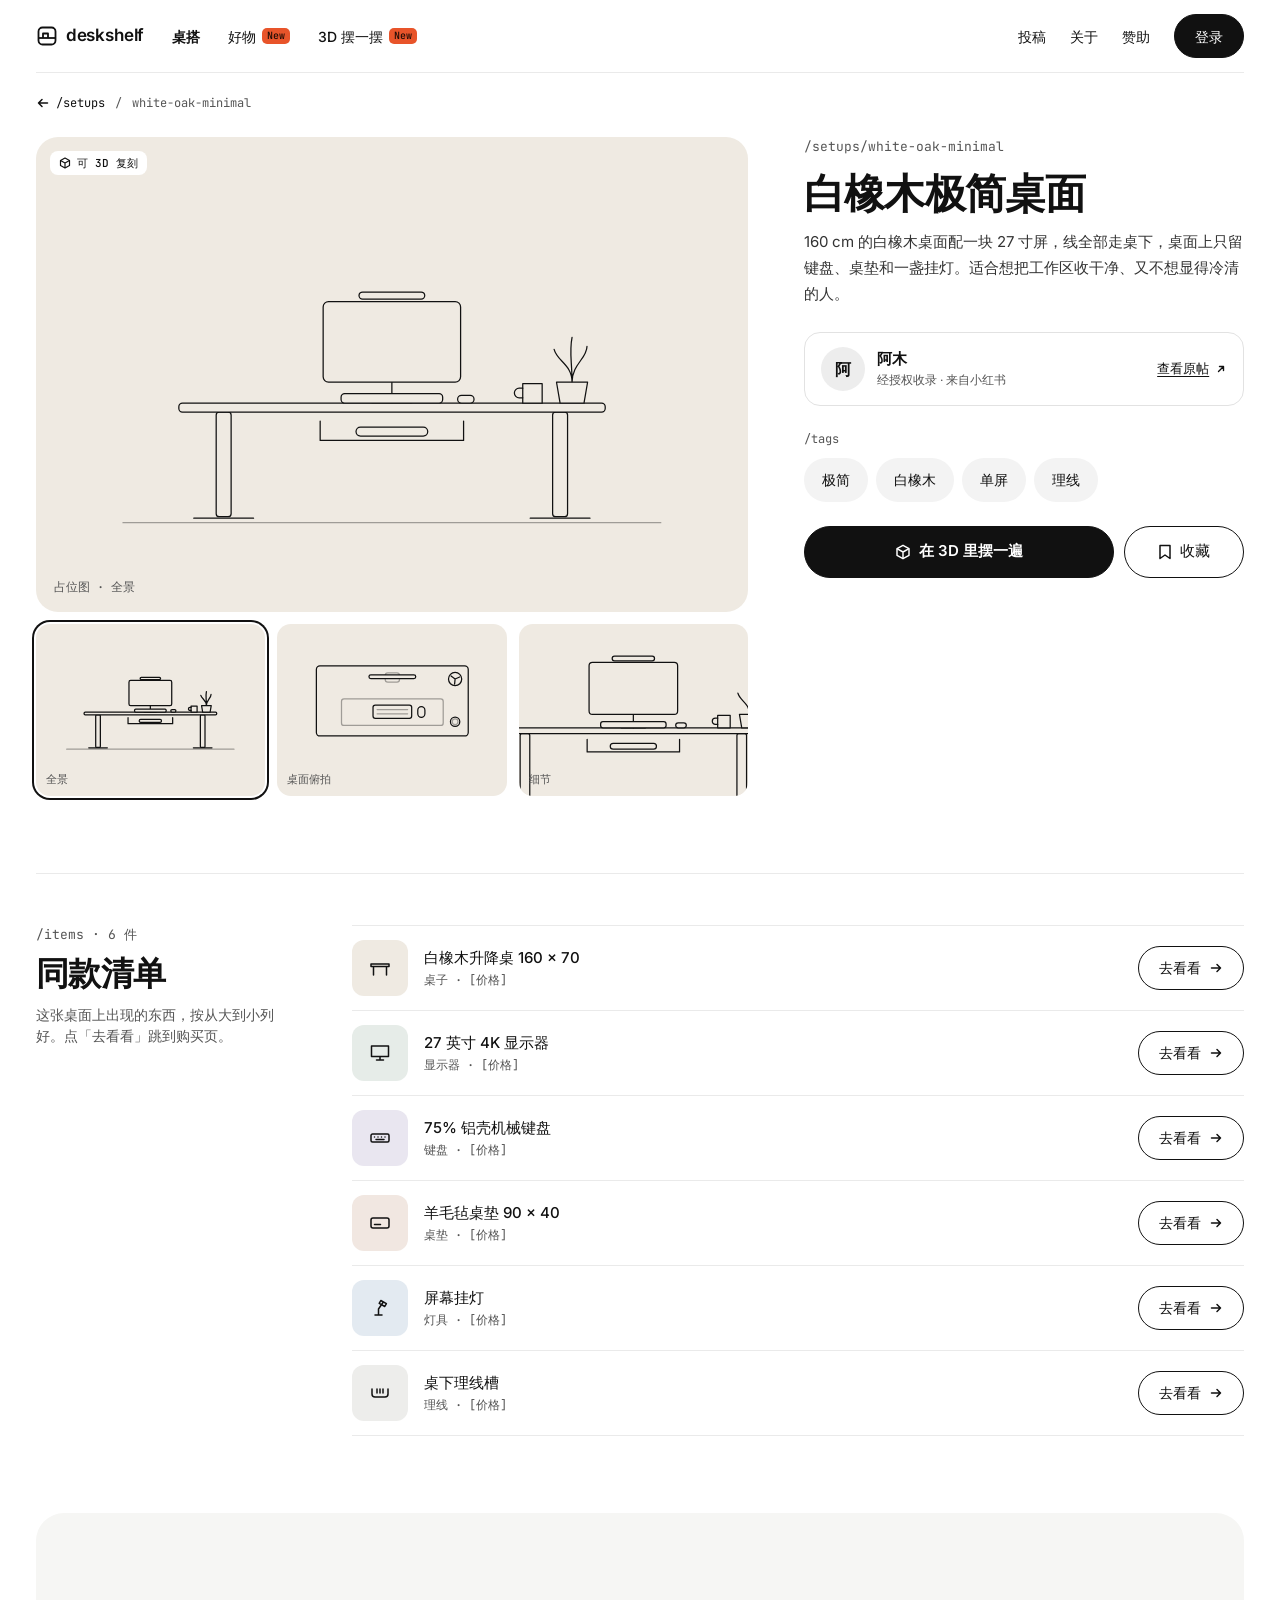
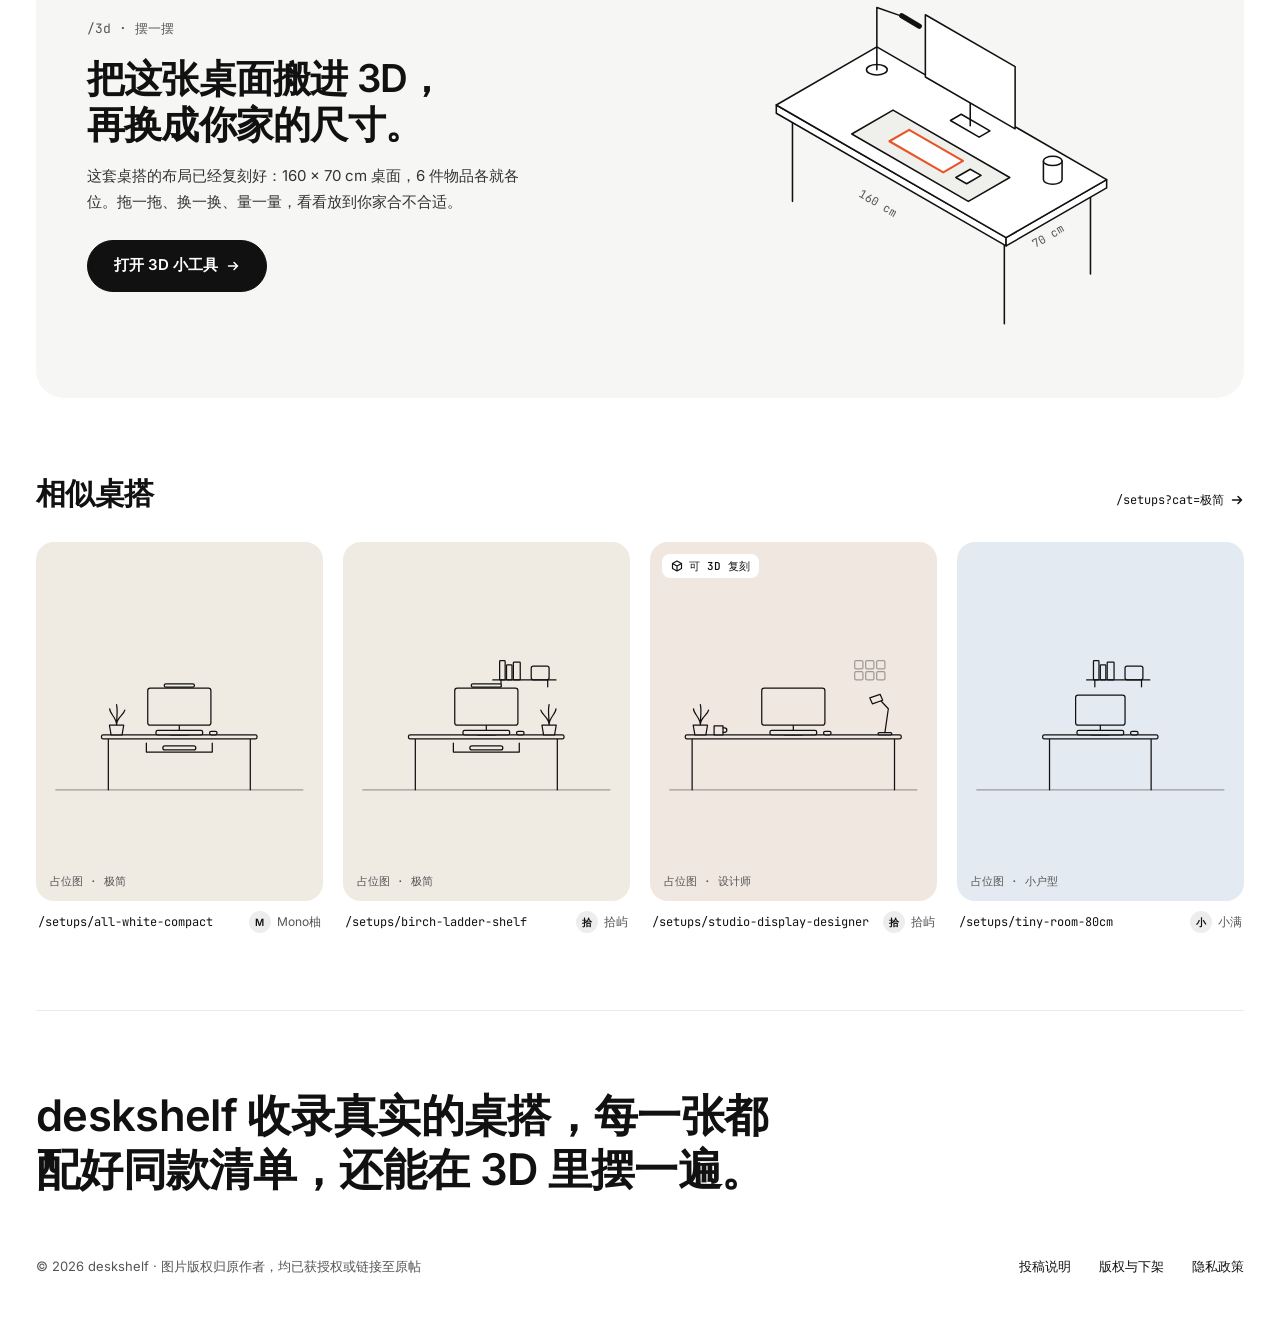
==== commit 34d21d55: "Polish the frontend: sketches, page transitions, masonry and motion - Replace flat placeholder block" ====
--- a/detail.html
+++ b/detail.html
@@ -5,17 +5,20 @@
 <meta name="viewport" content="width=device-width, initial-scale=1">
 <title>桌搭详情 · deskshelf</title>
 <meta name="description" content="deskshelf 桌搭详情：同款清单、3D 复刻预览和相似桌搭。">
-<link rel="preconnect" href="https://fonts.googleapis.com">
-<link rel="preconnect" href="https://fonts.gstatic.com" crossorigin>
-<link rel="stylesheet" href="https://fonts.googleapis.com/css2?family=Inter:wght@400;500;600;700&amp;family=JetBrains+Mono:wght@400;500&amp;family=Noto+Sans+SC:wght@400;500;700&amp;display=swap">
+<meta name="theme-color" content="#ffffff">
+<link rel="preload" href="fonts/inter-latin-wght-normal.woff2" as="font" type="font/woff2" crossorigin>
+<link rel="preload" href="fonts/jetbrains-mono-latin-wght-normal.woff2" as="font" type="font/woff2" crossorigin>
 <link rel="stylesheet" href="styles.css">
+<!-- 等内容渲染完再出第一帧，页面之间的转场才对得上 -->
+<link rel="expect" href="#ready" blocking="render">
 </head>
 <body>
+<a class="skip" href="#main">跳到正文</a>
 <div class="wrap">
 
 <header class="site-header">
   <nav class="nav" aria-label="主导航">
-    <a class="brand" href="index.html">
+    <a class="brand" href="index.html" translate="no">
       <svg width="22" height="22" viewBox="0 0 22 22" fill="none" stroke="currentColor" stroke-width="1.8" stroke-linejoin="round" aria-hidden="true"><rect x="2.5" y="2.5" width="17" height="17" rx="4"></rect><path d="M2.5 13h17"></path><path d="M7 13V8.5h5V13"></path></svg>
       deskshelf
     </a>
@@ -32,12 +35,12 @@
 </header>
 
 <nav class="crumbs" aria-label="面包屑">
-  <a href="index.html">← /setups</a>
+  <a class="crumbs__back" href="index.html"><svg class="arrow arrow--back" width="14" height="14" viewBox="0 0 14 14" fill="none" stroke="currentColor" stroke-width="1.5" stroke-linecap="round" stroke-linejoin="round" aria-hidden="true"><path d="M11.5 7h-9M6 3.5L2.5 7 6 10.5"></path></svg>/setups</a>
   <span aria-hidden="true">/</span>
   <span id="crumb-slug"></span>
 </nav>
 
-<main>
+<main id="main" tabindex="-1">
 
 <div class="empty" id="missing" hidden>
   <p class="path" id="missing-path"></p>
@@ -50,13 +53,14 @@
 <section class="detail">
   <div class="gallery">
     <div class="shot gallery__main" id="main-shot">
+      <span class="shot__art" id="main-art"></span>
       <span class="tag-3d" id="main-3d">
         <svg width="12" height="12" viewBox="0 0 12 12" fill="none" stroke="currentColor" stroke-width="1.2" stroke-linejoin="round" aria-hidden="true"><path d="M6 1l4.5 2.5v5L6 11 1.5 8.5v-5z"></path><path d="M1.5 3.5L6 6l4.5-2.5M6 6v5"></path></svg>
         可 3D 复刻
       </span>
       <span class="shot__label" id="main-shot-label"></span>
     </div>
-    <div class="thumbs" id="thumbs"></div>
+    <div class="thumbs" id="thumbs" role="group" aria-label="图片"></div>
   </div>
 
   <div class="info">
@@ -111,7 +115,7 @@
     <p class="path">/3d · 摆一摆</p>
     <h2 id="replica-title">把这张桌面搬进 3D，再换成你家的尺寸。</h2>
     <p class="prose" id="replica-desc"></p>
-    <a class="btn btn--dark btn--lg btn--strong" href="#">打开 3D 小工具 →</a>
+    <a class="btn btn--dark btn--lg btn--strong" href="#">打开 3D 小工具<svg class="arrow" width="14" height="14" viewBox="0 0 14 14" fill="none" stroke="currentColor" stroke-width="1.5" stroke-linecap="round" stroke-linejoin="round" aria-hidden="true"><path d="M2.5 7h9M8 3.5L11.5 7 8 10.5"></path></svg></a>
   </div>
   <div class="replica__art">
     <svg id="replica-svg" viewBox="0 0 520 370" fill="none" stroke="#111111" stroke-width="1.5" stroke-linejoin="round" stroke-linecap="round" role="img" aria-label="等距视角的桌面线稿示意">
@@ -139,7 +143,7 @@
 <section class="section similar" aria-labelledby="similar-title">
   <div class="similar__head">
     <h2 id="similar-title">相似桌搭</h2>
-    <a id="similar-link" href="index.html">/setups →</a>
+    <a id="similar-link" href="index.html"></a>
   </div>
   <div class="similar__grid" id="similar"></div>
 </section>
@@ -161,7 +165,9 @@
 </footer>
 
 </div>
+<script src="sketch.js"></script>
 <script src="shared.js"></script>
 <script src="detail.js"></script>
+<span id="ready" hidden></span>
 </body>
 </html>
--- a/styles.css
+++ b/styles.css
@@ -1,4 +1,23 @@
 /* deskshelf — 共享样式（首页 + 详情页） */
+
+/* 西文字体自己托管（只含拉丁字符），中文用各系统自带的黑体，不依赖外部字体服务 */
+@font-face {
+  font-family: 'Inter';
+  font-style: normal;
+  font-weight: 100 900;
+  font-display: swap;
+  src: url('fonts/inter-latin-wght-normal.woff2') format('woff2-variations');
+  unicode-range: U+0000-00FF, U+0131, U+0152-0153, U+02BB-02BC, U+02C6, U+02DA, U+02DC, U+0304, U+0308, U+0329, U+2000-206F, U+20AC, U+2122, U+2191, U+2193, U+2212, U+2215, U+FEFF, U+FFFD;
+}
+
+@font-face {
+  font-family: 'JetBrains Mono';
+  font-style: normal;
+  font-weight: 100 800;
+  font-display: swap;
+  src: url('fonts/jetbrains-mono-latin-wght-normal.woff2') format('woff2-variations');
+  unicode-range: U+0000-00FF, U+0131, U+0152-0153, U+02BB-02BC, U+02C6, U+02DA, U+02DC, U+0304, U+0308, U+0329, U+2000-206F, U+20AC, U+2122, U+2191, U+2193, U+2212, U+2215, U+FEFF, U+FFFD;
+}
 
 :root {
   --ink: #111111;
@@ -12,8 +31,14 @@
   --accent-ink: #1a0a05;
   --pad: clamp(16px, 2.8vw, 40px);
   --gap-section: clamp(48px, 6vw, 88px);
-  --sans: 'Inter', 'Noto Sans SC', system-ui, sans-serif;
-  --mono: 'JetBrains Mono', 'Noto Sans SC', ui-monospace, monospace;
+  --cjk: 'PingFang SC', 'HarmonyOS Sans SC', 'Microsoft YaHei UI', 'Microsoft YaHei', 'Noto Sans SC', 'Noto Sans CJK SC';
+  --sans: 'Inter', var(--cjk), system-ui, sans-serif;
+  --mono: 'JetBrains Mono', ui-monospace, 'SF Mono', Menlo, Consolas, var(--cjk), monospace;
+
+  /* 动效：进出场用 ease-out，屏幕上的移动用 move，都比浏览器自带的曲线更干脆 */
+  --ease-out: cubic-bezier(0.23, 1, 0.32, 1);
+  --ease-move: cubic-bezier(0.32, 0.72, 0, 1);
+  --ease-draw: cubic-bezier(0.65, 0, 0.35, 1);
 }
 
 *,
@@ -24,6 +49,10 @@
 
 [hidden] {
   display: none !important;
+}
+
+html {
+  -webkit-text-size-adjust: 100%;
 }
 
 body {
@@ -34,6 +63,13 @@
   font-size: 15px;
   line-height: 1.5;
   -webkit-font-smoothing: antialiased;
+  -webkit-tap-highlight-color: transparent;
+  text-autospace: normal;
+}
+
+::selection {
+  background: var(--ink);
+  color: #ffffff;
 }
 
 a {
@@ -41,8 +77,10 @@
   text-decoration: none;
 }
 
-a:hover {
-  color: var(--muted);
+a,
+button,
+select {
+  touch-action: manipulation;
 }
 
 button,
@@ -58,9 +96,18 @@
   margin: 0;
 }
 
+h1,
+h2 {
+  text-wrap: balance;
+}
+
 :focus-visible {
   outline: 2px solid var(--accent);
   outline-offset: 2px;
+}
+
+main:focus {
+  outline: none;
 }
 
 .mono {
@@ -76,12 +123,35 @@
   white-space: nowrap;
 }
 
+.skip {
+  position: absolute;
+  top: 12px;
+  left: 16px;
+  z-index: 80;
+  padding: 10px 16px;
+  border-radius: 999px;
+  background: var(--ink);
+  color: #ffffff;
+  font-size: 14px;
+  font-weight: 500;
+  transform: translateY(-200%);
+}
+
+.skip:focus {
+  transform: none;
+}
+
 .wrap {
   max-width: 1440px;
   margin: 0 auto;
   padding: 0 var(--pad);
 }
 
+.arrow {
+  flex: none;
+  transition: transform 200ms var(--ease-out);
+}
+
 /* ---------- 顶部导航 ---------- */
 
 .site-header {
@@ -111,6 +181,7 @@
   min-height: 44px;
   font-size: 14px;
   font-weight: 500;
+  transition: color 150ms ease;
 }
 
 .nav--aux a {
@@ -155,20 +226,16 @@
   font-size: 14px;
   font-weight: 500;
   cursor: pointer;
-}
-
-.btn:hover {
-  color: var(--ink);
-  background: var(--chip);
+  user-select: none;
+  transition: background-color 150ms ease, transform 160ms var(--ease-out);
+}
+
+.btn:active {
+  transform: scale(0.97);
 }
 
 .btn--dark {
   background: var(--ink);
-  color: #ffffff;
-}
-
-.btn--dark:hover {
-  background: #2b2b2b;
   color: #ffffff;
 }
 
@@ -187,10 +254,16 @@
   align-items: center;
   gap: 6px;
   min-height: 44px;
+  padding: 0;
+  border: 0;
+  background: none;
+  color: var(--ink);
   font-size: 13px;
   font-weight: 500;
   text-decoration: underline;
   text-underline-offset: 3px;
+  cursor: pointer;
+  transition: color 150ms ease;
 }
 
 /* ---------- 首页：大标题区 ---------- */
@@ -212,6 +285,7 @@
 .path {
   font-family: var(--mono);
   font-size: 13px;
+  font-variant-numeric: tabular-nums;
   color: var(--muted);
 }
 
@@ -258,25 +332,78 @@
   color: var(--muted);
 }
 
+/* 进场只在第一次打开首页时播一次（app.js 给 html 加 .intro） */
+
+@keyframes rise {
+  from {
+    opacity: 0;
+    transform: translateY(0.45em);
+  }
+}
+
+@keyframes fade {
+  from {
+    opacity: 0;
+  }
+}
+
+.intro .hero h1 span {
+  animation: rise 720ms var(--ease-out) backwards;
+}
+
+.intro .hero h1 span:nth-child(2) {
+  animation-delay: 90ms;
+}
+
+.intro .hero .path,
+.intro .sponsor {
+  animation: fade 600ms ease 220ms backwards;
+}
+
 /* ---------- 首页：筛选栏 ---------- */
 
+.filters-sentinel {
+  height: 0;
+}
+
 .filters {
-  display: flex;
-  flex-wrap: wrap;
+  position: sticky;
+  top: 0;
+  z-index: 20;
+  display: flex;
   align-items: center;
   justify-content: space-between;
   gap: 12px 24px;
-  padding: 14px 0;
+  margin: 0 calc(-1 * var(--pad));
+  padding: 12px var(--pad);
   border-top: 1px solid var(--line);
+  background: rgba(255, 255, 255, 0.9);
+  -webkit-backdrop-filter: saturate(1.6) blur(16px);
+  backdrop-filter: saturate(1.6) blur(16px);
+  box-shadow: 0 1px 0 transparent;
+  transition: box-shadow 200ms ease, border-color 200ms ease;
+  view-transition-name: filters;
+}
+
+.filters.is-stuck {
+  border-top-color: transparent;
+  box-shadow: 0 1px 0 var(--line);
 }
 
 .chips {
+  position: relative;
   display: flex;
   flex-wrap: wrap;
   gap: 8px;
 }
 
+.chips--scroll {
+  flex-wrap: nowrap;
+  min-width: 0;
+}
+
 .chip {
+  flex: none;
   display: inline-flex;
   align-items: center;
   min-height: 44px;
@@ -287,41 +414,64 @@
   color: var(--ink);
   font-size: 14px;
   font-weight: 500;
+  white-space: nowrap;
   cursor: pointer;
-}
-
-.chip:hover {
-  background: #e9e9e9;
-  color: var(--ink);
-}
-
-.chip[aria-pressed='true'] {
+  user-select: none;
+  transition: background-color 150ms ease, transform 160ms var(--ease-out);
+}
+
+.chip:active {
+  transform: scale(0.97);
+}
+
+/* 选中态是盖在上面的一层深色副本，用 clip-path 只露出选中的那一个。
+   换分类时移动的是裁剪框，文字颜色跟着一起滑过去，不会出现白字压在浅底上的瞬间。 */
+.chips__active {
+  position: absolute;
+  top: 0;
+  left: 0;
+  display: flex;
+  gap: 8px;
+  padding: inherit;
+  pointer-events: none;
+  clip-path: inset(0 100% 0 0 round 999px);
+  transition: clip-path 320ms var(--ease-move);
+}
+
+.chips__active .chip {
   background: var(--ink);
   color: #ffffff;
 }
 
 .tools {
   display: flex;
-  flex-wrap: wrap;
   align-items: center;
   gap: 8px;
   flex: 0 1 420px;
+  min-width: 0;
 }
 
 .search {
   flex: 1 1 200px;
+  min-width: 0;
   display: flex;
   align-items: center;
   gap: 8px;
   min-height: 44px;
-  padding: 0 16px;
+  padding: 0 6px 0 16px;
   border: 1px solid var(--border);
   border-radius: 999px;
+  background: #ffffff;
+  transition: border-color 150ms ease, box-shadow 150ms ease;
 }
 
 .search:focus-within {
-  outline: 2px solid var(--accent);
-  outline-offset: 2px;
+  border-color: var(--ink);
+  box-shadow: 0 0 0 3px rgba(17, 17, 17, 0.1);
+}
+
+.search > svg {
+  flex: none;
 }
 
 .search input {
@@ -329,52 +479,179 @@
   min-width: 0;
   width: 100%;
   height: 40px;
+  padding: 0;
   border: 0;
   outline: 0;
   background: transparent;
   color: var(--ink);
   font-size: 14px;
+  -webkit-appearance: none;
+  appearance: none;
 }
 
 .search input::placeholder {
   color: #6b6b6b;
 }
 
+.search input::-webkit-search-cancel-button {
+  display: none;
+}
+
+.search__kbd {
+  flex: none;
+  margin-right: 8px;
+  padding: 2px 7px;
+  border: 1px solid #dcdcdc;
+  border-radius: 6px;
+  font-family: var(--mono);
+  font-size: 11px;
+  line-height: 1.4;
+  color: var(--muted);
+}
+
+.search:focus-within .search__kbd {
+  display: none;
+}
+
+.search__clear {
+  flex: none;
+  display: grid;
+  place-items: center;
+  width: 32px;
+  height: 32px;
+  padding: 0;
+  border: 0;
+  border-radius: 50%;
+  background: var(--chip);
+  color: var(--ink);
+  cursor: pointer;
+  transition: background-color 150ms ease, transform 160ms var(--ease-out);
+}
+
+.search__clear:active {
+  transform: scale(0.92);
+}
+
+.sort-wrap {
+  position: relative;
+  flex: none;
+  display: inline-flex;
+  align-items: center;
+}
+
+.sort-wrap > svg {
+  position: absolute;
+  right: 14px;
+  pointer-events: none;
+}
+
 .sort {
   min-height: 44px;
-  padding: 0 14px;
+  padding: 0 36px 0 16px;
   border: 1px solid var(--border);
   border-radius: 999px;
-  background: #ffffff;
+  background-color: #ffffff;
   color: var(--ink);
   font-size: 14px;
   cursor: pointer;
+  -webkit-appearance: none;
+  appearance: none;
+  transition: border-color 150ms ease;
+}
+
+/* ---------- 列表上方的结果行 ---------- */
+
+.results {
+  display: flex;
+  flex-wrap: wrap;
+  align-items: center;
+  justify-content: space-between;
+  gap: 0 16px;
+  min-height: 44px;
+  padding-top: 6px;
+}
+
+.results .path {
+  font-size: 12px;
+  overflow-wrap: anywhere;
 }
 
 /* ---------- 桌搭卡片 ---------- */
 
+/* 位置由 app.js 算好写进 transform，见那里的说明 */
 .masonry {
-  columns: 4 160px;
-  column-gap: 20px;
-  padding-top: 20px;
+  position: relative;
+  margin-top: 6px;
+}
+
+.masonry > .card {
+  position: absolute;
+  top: 0;
+  left: 0;
+  width: var(--col-w, 100%);
 }
 
 .card {
-  break-inside: avoid;
-  margin: 0 0 28px;
+  margin: 0;
 }
 
 .shot {
+  --shot-bg: #ededeb;
   position: relative;
   display: block;
   border-radius: 18px;
   overflow: hidden;
-  background: #ededeb;
-  transition: transform 0.18s ease;
-}
-
-a.shot:hover {
-  transform: translateY(-3px);
+  background: var(--shot-bg);
+  color: var(--ink);
+  view-transition-class: shot;
+}
+
+.shot--dark {
+  color: #ececf2;
+}
+
+a.shot {
+  transition: transform 160ms var(--ease-out);
+}
+
+a.shot:active {
+  transform: scale(0.985);
+}
+
+/* 占位线稿，由 sketch.js 生成 */
+.shot__art {
+  position: absolute;
+  inset: 0;
+  display: block;
+  /* 上下至少留出角标和说明文字的位置，矮卡片里线稿不会压到它们 */
+  padding: max(14%, 40px) 6% max(16%, 34px);
+  pointer-events: none;
+  transition: transform 500ms var(--ease-out);
+}
+
+.sketch {
+  display: block;
+  width: 100%;
+  height: 100%;
+  overflow: visible;
+}
+
+.sketch * {
+  vector-effect: non-scaling-stroke;
+}
+
+.sk-fill {
+  fill: var(--shot-bg);
+}
+
+.sk-soft {
+  stroke-opacity: 0.36;
+}
+
+.sk-dot {
+  fill: currentColor;
+  fill-opacity: 0.5;
+  stroke: none;
 }
 
 .shot__label {
@@ -420,6 +697,7 @@
   font-family: var(--mono);
   font-size: 12px;
   overflow-wrap: anywhere;
+  transition: color 150ms ease;
 }
 
 .card__by {
@@ -451,23 +729,34 @@
 }
 
 .empty {
-  padding: 72px 0;
+  display: flex;
+  flex-direction: column;
+  align-items: center;
+  gap: 8px;
+  padding: 64px 0 72px;
   text-align: center;
 }
 
-.empty .path {
-  margin-bottom: 8px;
-}
-
 .empty__title {
-  font-size: 18px;
-  font-weight: 500;
+  font-size: 20px;
+  font-weight: 600;
+  letter-spacing: -0.01em;
+}
+
+.empty__desc {
+  font-size: 14px;
+  color: var(--muted);
+}
+
+.empty .btn,
+.empty .link-underline {
+  margin-top: 12px;
 }
 
 .more {
   display: flex;
   justify-content: center;
-  padding: 24px 0 72px;
+  padding: 40px 0 72px;
 }
 
 .more .btn {
@@ -492,6 +781,7 @@
   line-height: 1.25;
   font-weight: 600;
   letter-spacing: -0.015em;
+  text-wrap: balance;
 }
 
 .site-footer__row {
@@ -527,7 +817,9 @@
 .crumbs a {
   display: inline-flex;
   align-items: center;
+  gap: 6px;
   min-height: 44px;
+  transition: color 150ms ease;
 }
 
 .detail {
@@ -548,7 +840,10 @@
 .gallery__main {
   aspect-ratio: 3 / 2;
   border-radius: 22px;
-  background: #efeae2;
+}
+
+.gallery__main .shot__art {
+  padding: 8% 10% 10%;
 }
 
 .gallery__main .tag-3d {
@@ -569,29 +864,30 @@
 }
 
 .thumb {
-  position: relative;
   aspect-ratio: 4 / 3;
   padding: 0;
   border: 0;
   border-radius: 14px;
+  font: inherit;
   cursor: pointer;
+  transition: box-shadow 200ms ease, transform 160ms var(--ease-out);
+}
+
+.thumb:active {
+  transform: scale(0.98);
 }
 
 .thumb[aria-pressed='true'] {
   box-shadow: 0 0 0 2px #ffffff, 0 0 0 4px var(--ink);
 }
 
-.thumb span {
-  position: absolute;
+.thumb .shot__art {
+  padding: 10% 8% 18%;
+}
+
+.thumb .shot__label {
   left: 10px;
   bottom: 8px;
-  font-family: var(--mono);
-  font-size: 11px;
-  color: var(--muted);
-}
-
-.thumb--dark span {
-  color: #c9c9d1;
 }
 
 .info {
@@ -619,6 +915,7 @@
   font-size: 15px;
   line-height: 1.75;
   color: var(--body);
+  text-wrap: pretty;
 }
 
 .creator {
@@ -672,6 +969,10 @@
 .actions .btn-save {
   flex: 1 1 120px;
   padding: 0 22px;
+}
+
+.btn-save svg {
+  transition: fill 150ms ease;
 }
 
 .btn-save[aria-pressed='true'] svg {
@@ -731,9 +1032,12 @@
 
 .item__thumb {
   flex: none;
+  display: grid;
+  place-items: center;
   width: 56px;
   height: 56px;
   border-radius: 12px;
+  color: var(--ink);
 }
 
 .item__text {
@@ -761,6 +1065,7 @@
   padding: clamp(24px, 4vw, 56px);
   background: var(--panel);
   border-radius: 28px;
+  scroll-margin-top: 24px;
 }
 
 .replica__text {
@@ -810,6 +1115,31 @@
   stroke-width: 2;
 }
 
+/* 滚到这一块时把线稿画出来（detail.js 加 .will-draw，进入视口后加 .is-drawn） */
+.will-draw svg path,
+.will-draw svg ellipse {
+  /* 间隔比路径长，偏移略大于 1：起点不会留下一个圆头的小点 */
+  stroke-dasharray: 1 2;
+  stroke-dashoffset: 1.05;
+  fill-opacity: 0;
+  transition: stroke-dashoffset 900ms var(--ease-draw), fill-opacity 400ms ease;
+}
+
+.will-draw svg text {
+  opacity: 0;
+  transition: opacity 500ms ease 1100ms;
+}
+
+.will-draw.is-drawn svg path,
+.will-draw.is-drawn svg ellipse {
+  stroke-dashoffset: 0;
+  fill-opacity: 1;
+}
+
+.will-draw.is-drawn svg text {
+  opacity: 1;
+}
+
 .similar {
   padding-bottom: var(--gap-section);
 }
@@ -830,19 +1160,17 @@
 .similar__head a {
   display: inline-flex;
   align-items: center;
+  gap: 6px;
   min-height: 44px;
   font-family: var(--mono);
   font-size: 12px;
+  transition: color 150ms ease;
 }
 
 .similar__grid {
   display: grid;
   grid-template-columns: repeat(auto-fit, minmax(160px, 1fr));
   gap: 28px 20px;
-}
-
-.similar__grid .card {
-  margin: 0;
 }
 
 .similar__grid .shot {
@@ -857,10 +1185,35 @@
   border: 0;
   border-radius: 22px;
   color: var(--ink);
+  overscroll-behavior: contain;
+  opacity: 0;
+  transform: scale(0.96);
+  transition: opacity 180ms ease, transform 240ms var(--ease-out), overlay 240ms allow-discrete, display 240ms allow-discrete;
+}
+
+.dialog[open] {
+  opacity: 1;
+  transform: none;
 }
 
 .dialog::backdrop {
+  background: rgba(17, 17, 17, 0);
+  transition: background-color 240ms ease, overlay 240ms allow-discrete, display 240ms allow-discrete;
+}
+
+.dialog[open]::backdrop {
   background: rgba(17, 17, 17, 0.4);
+}
+
+@starting-style {
+  .dialog[open] {
+    opacity: 0;
+    transform: scale(0.96);
+  }
+
+  .dialog[open]::backdrop {
+    background: rgba(17, 17, 17, 0);
+  }
 }
 
 .dialog form {
@@ -880,7 +1233,128 @@
   margin-top: 8px;
 }
 
+/* ---------- 提示条 ---------- */
+
+.toast {
+  position: fixed;
+  left: 50%;
+  bottom: max(24px, env(safe-area-inset-bottom));
+  z-index: 60;
+  width: max-content;
+  max-width: calc(100vw - 32px);
+  padding: 12px 20px;
+  border-radius: 999px;
+  background: var(--ink);
+  color: #ffffff;
+  font-size: 14px;
+  font-weight: 500;
+  pointer-events: none;
+  opacity: 0;
+  transform: translate(-50%, 140%);
+  transition: transform 400ms var(--ease-out), opacity 200ms ease;
+}
+
+.toast.is-open {
+  opacity: 1;
+  transform: translate(-50%, 0);
+}
+
+/* ---------- 悬停：只在有鼠标的设备上生效，触屏点一下不会留下悬停态 ---------- */
+
+@media (hover: hover) and (pointer: fine) {
+  a:hover {
+    color: var(--muted);
+  }
+
+  .btn:hover {
+    background: var(--chip);
+    color: var(--ink);
+  }
+
+  .btn--dark:hover {
+    background: #2b2b2b;
+    color: #ffffff;
+  }
+
+  .btn:hover .arrow,
+  .similar__head a:hover .arrow {
+    transform: translateX(3px);
+  }
+
+  .crumbs a:hover .arrow {
+    transform: translateX(-3px);
+  }
+
+  .chip:hover {
+    background: #e9e9e9;
+    color: var(--ink);
+  }
+
+  .search__clear:hover {
+    background: #e9e9e9;
+  }
+
+  .sort:hover {
+    border-color: var(--ink);
+  }
+
+  a.shot:hover {
+    color: var(--ink);
+  }
+
+  a.shot.shot--dark:hover {
+    color: #ececf2;
+  }
+
+  a.shot:hover .shot__art {
+    transform: translateY(-5px);
+  }
+
+  .thumb:not([aria-pressed='true']):hover {
+    box-shadow: 0 0 0 2px #ffffff, 0 0 0 4px #cfcfcf;
+  }
+}
+
+@media (hover: none) {
+  .search__kbd {
+    display: none;
+  }
+}
+
 /* ---------- 窄屏 ---------- */
+
+/* 筛选栏：搜索和排序在上，分类在下横向滑动。
+   吸顶时用负的 top 把上面那一行顶出屏幕，只留分类这一行。 */
+@media (max-width: 1099px) {
+  .filters {
+    top: -56px;
+    flex-direction: column;
+    align-items: stretch;
+    gap: 10px;
+  }
+
+  .tools {
+    order: -1;
+    flex: none;
+  }
+
+  /* 窄屏上搜索框不宽，把位置留给提示文字 */
+  .search__kbd {
+    display: none;
+  }
+
+  .chips--scroll {
+    margin: 0 calc(-1 * var(--pad));
+    padding: 0 var(--pad);
+    overflow-x: auto;
+    overscroll-behavior-x: contain;
+    scrollbar-width: none;
+  }
+
+  .chips--scroll::-webkit-scrollbar {
+    display: none;
+  }
+}
 
 @media (max-width: 480px) {
   .nav {
@@ -888,12 +1362,91 @@
   }
 }
 
+/* ---------- 页面转场 ---------- */
+
+/* 两个页面之间：点开卡片时，卡片上的图放大成详情页的大图，其余内容淡入淡出 */
+@media (prefers-reduced-motion: no-preference) {
+  @view-transition {
+    navigation: auto;
+  }
+
+  html {
+    scroll-behavior: smooth;
+  }
+}
+
+::view-transition-group(*) {
+  animation-duration: 380ms;
+  animation-timing-function: var(--ease-move);
+}
+
+::view-transition-old(root),
+::view-transition-new(root) {
+  animation-duration: 220ms;
+  animation-timing-function: ease;
+}
+
+/* 卡片和大图比例不同，变形途中让两边都铺满，不拉伸 */
+::view-transition-old(.shot),
+::view-transition-new(.shot) {
+  width: 100%;
+  height: 100%;
+  object-fit: cover;
+}
+
+/* 同一页里筛选时，筛选栏不参与淡入淡出，始终显示最新的那一帧，并压在移动的卡片上面 */
+::view-transition-group(filters) {
+  z-index: 10;
+}
+
+.vt-local::view-transition-old(filters) {
+  display: none;
+}
+
+.vt-local::view-transition-new(filters) {
+  animation: none;
+}
+
+/* ---------- 减少动态效果：保留淡入淡出，去掉位移和缩放 ---------- */
+
 @media (prefers-reduced-motion: reduce) {
-  .shot {
+  .btn:active,
+  .chip:active,
+  .thumb:active,
+  .search__clear:active,
+  a.shot:active {
+    transform: none;
+  }
+
+  .arrow,
+  .shot__art {
     transition: none;
   }
 
-  a.shot:hover {
+  a.shot:hover .shot__art,
+  .btn:hover .arrow,
+  .similar__head a:hover .arrow,
+  .crumbs a:hover .arrow {
     transform: none;
   }
-}
+
+  .chips__active {
+    transition: none;
+  }
+
+  .dialog {
+    transform: none;
+    transition: opacity 180ms ease, overlay 180ms allow-discrete, display 180ms allow-discrete;
+  }
+
+  .toast {
+    transform: translate(-50%, 0);
+    transition: opacity 200ms ease;
+  }
+
+  ::view-transition-group(*),
+  ::view-transition-old(*),
+  ::view-transition-new(*) {
+    animation: none !important;
+  }
+}
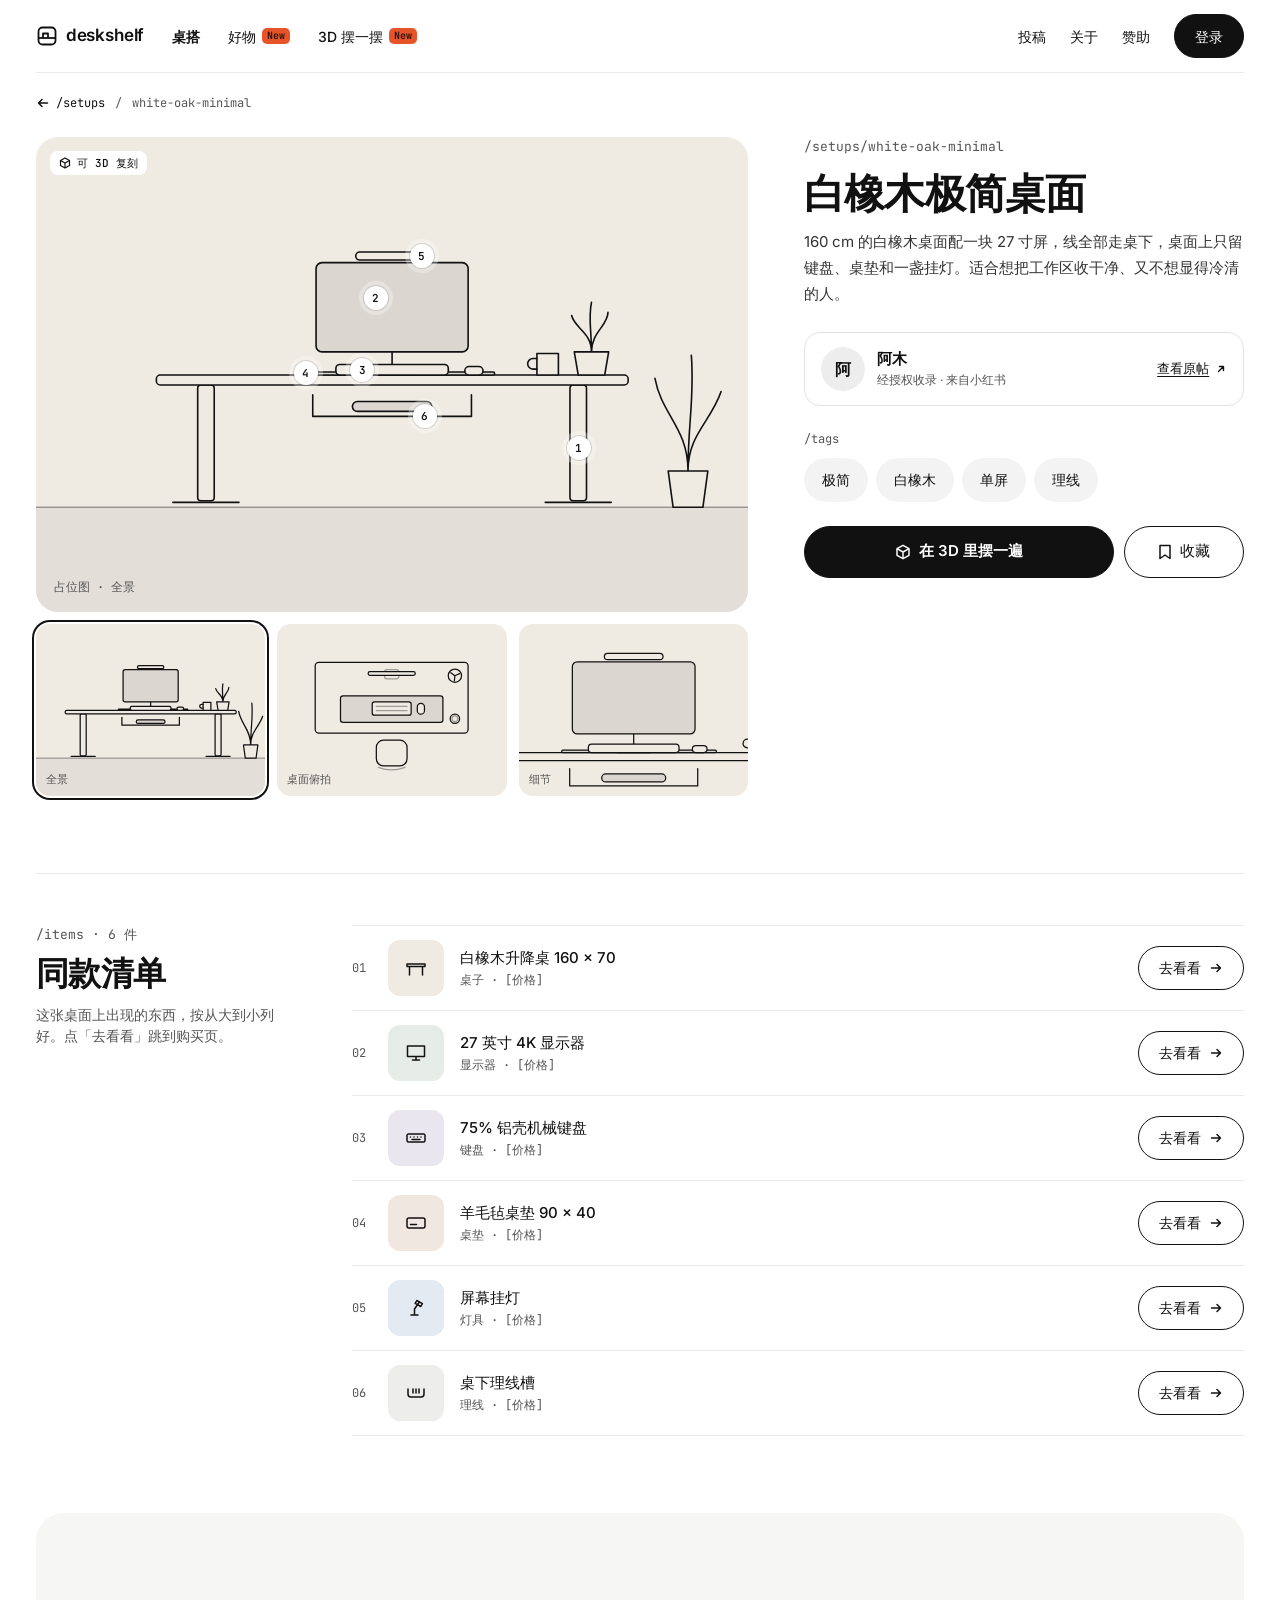
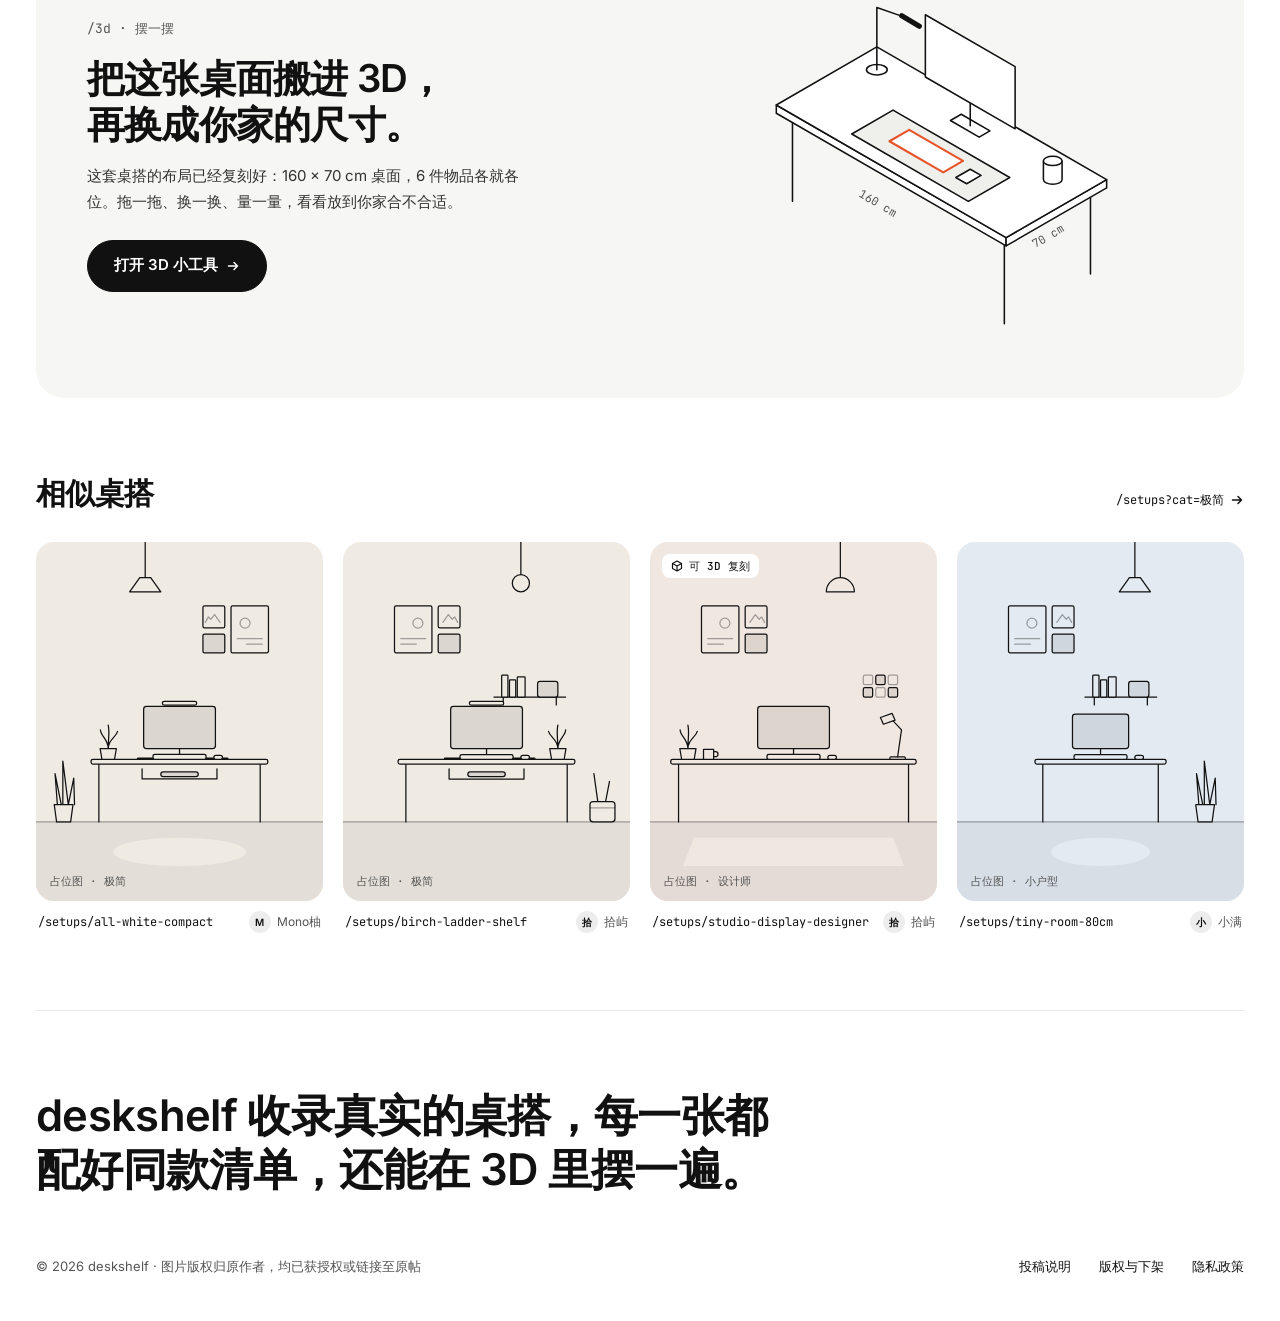
==== commit 3b99042a: "Turn placeholder sketches into full room scenes; add item hotspots and quick save - sketch.js draws " ====
--- a/detail.html
+++ b/detail.html
@@ -6,6 +6,7 @@
 <title>桌搭详情 · deskshelf</title>
 <meta name="description" content="deskshelf 桌搭详情：同款清单、3D 复刻预览和相似桌搭。">
 <meta name="theme-color" content="#ffffff">
+<link rel="icon" href="favicon.svg" type="image/svg+xml">
 <link rel="preload" href="fonts/inter-latin-wght-normal.woff2" as="font" type="font/woff2" crossorigin>
 <link rel="preload" href="fonts/jetbrains-mono-latin-wght-normal.woff2" as="font" type="font/woff2" crossorigin>
 <link rel="stylesheet" href="styles.css">
@@ -54,6 +55,7 @@
   <div class="gallery">
     <div class="shot gallery__main" id="main-shot">
       <span class="shot__art" id="main-art"></span>
+      <div class="spots" id="spots"></div>
       <span class="tag-3d" id="main-3d">
         <svg width="12" height="12" viewBox="0 0 12 12" fill="none" stroke="currentColor" stroke-width="1.2" stroke-linejoin="round" aria-hidden="true"><path d="M6 1l4.5 2.5v5L6 11 1.5 8.5v-5z"></path><path d="M1.5 3.5L6 6l4.5-2.5M6 6v5"></path></svg>
         可 3D 复刻
--- a/styles.css
+++ b/styles.css
@@ -592,7 +592,45 @@
 }
 
 .card {
+  position: relative;
   margin: 0;
+}
+
+/* 卡片右上角的快速收藏 */
+.card__save {
+  position: absolute;
+  top: 10px;
+  right: 10px;
+  display: grid;
+  place-items: center;
+  width: 34px;
+  height: 34px;
+  padding: 0;
+  border: 0;
+  border-radius: 50%;
+  background: #ffffff;
+  color: var(--ink);
+  cursor: pointer;
+  transition: opacity 150ms ease, transform 160ms var(--ease-out), background-color 150ms ease, color 150ms ease;
+}
+
+.card__save::before {
+  content: '';
+  position: absolute;
+  inset: -5px;
+}
+
+.card__save:active {
+  transform: scale(0.92);
+}
+
+.card__save[aria-pressed='true'] {
+  background: var(--ink);
+  color: #ffffff;
+}
+
+.card__save[aria-pressed='true'] svg {
+  fill: currentColor;
 }
 
 .shot {
@@ -623,17 +661,17 @@
   position: absolute;
   inset: 0;
   display: block;
-  /* 上下至少留出角标和说明文字的位置，矮卡片里线稿不会压到它们 */
-  padding: max(14%, 40px) 6% max(16%, 34px);
   pointer-events: none;
-  transition: transform 500ms var(--ease-out);
-}
-
+  /* 悬停时从桌子脚下往上放大一点 */
+  transform-origin: 50% 82%;
+  transition: transform 600ms var(--ease-out);
+}
+
+/* 线稿按容器的宽高比生成，铺满整张图 */
 .sketch {
   display: block;
   width: 100%;
   height: 100%;
-  overflow: visible;
 }
 
 .sketch * {
@@ -646,6 +684,23 @@
 
 .sk-soft {
   stroke-opacity: 0.36;
+}
+
+/* 屏幕这类需要一点深浅的面：在底色上叠一点线条的颜色，亮色卡片变深，暗色卡片变亮 */
+.sk-tone {
+  fill: rgba(128, 128, 128, 0.14);
+  fill: color-mix(in srgb, var(--shot-bg), currentColor 9%);
+}
+
+.sk-floor {
+  fill: rgba(128, 128, 128, 0.1);
+  fill: color-mix(in srgb, var(--shot-bg), currentColor 5.5%);
+  stroke: none;
+}
+
+.sk-rug {
+  fill: var(--shot-bg);
+  stroke: none;
 }
 
 .sk-dot {
@@ -842,8 +897,129 @@
   border-radius: 22px;
 }
 
-.gallery__main .shot__art {
-  padding: 8% 10% 10%;
+/* 大图上线条相应粗一点 */
+.gallery__main .sketch {
+  stroke-width: 1.6;
+}
+
+/* ---------- 热点：全景图上的编号点，对应同款清单里的每一行 ---------- */
+
+.spots {
+  position: absolute;
+  inset: 0;
+}
+
+.spot {
+  position: absolute;
+  z-index: 1;
+  width: 24px;
+  height: 24px;
+  margin: -12px 0 0 -12px;
+  padding: 0;
+  border: 0;
+  border-radius: 50%;
+  background: #ffffff;
+  color: var(--ink);
+  font: 600 11px/24px var(--mono);
+  text-align: center;
+  cursor: pointer;
+  box-shadow: 0 0 0 1px rgba(17, 17, 17, 0.14), 0 0 0 5px rgba(255, 255, 255, 0.3);
+  transition: transform 180ms var(--ease-out), background-color 150ms ease, color 150ms ease, box-shadow 200ms ease;
+  animation: spot-in 420ms var(--ease-out) backwards;
+  animation-delay: calc(var(--i, 0) * 60ms + 420ms);
+}
+
+/* 点比 44px 小，用伪元素把可点范围补够 */
+.spot::before {
+  content: '';
+  position: absolute;
+  inset: -10px;
+  border-radius: 50%;
+}
+
+.spot.is-hot,
+.spot:focus-visible {
+  z-index: 2;
+  background: var(--ink);
+  color: #ffffff;
+  transform: scale(1.15);
+  box-shadow: 0 0 0 1px var(--ink), 0 0 0 7px rgba(255, 255, 255, 0.4);
+}
+
+.shot--dark .spot.is-hot,
+.shot--dark .spot:focus-visible {
+  background: var(--accent);
+  box-shadow: 0 0 0 1px var(--accent), 0 0 0 7px rgba(255, 255, 255, 0.22);
+}
+
+.spot:active {
+  transform: scale(0.94);
+}
+
+.spot__num {
+  display: block;
+}
+
+.spot__tip {
+  position: absolute;
+  left: 50%;
+  bottom: calc(100% + 10px);
+  width: max-content;
+  max-width: 220px;
+  padding: 7px 11px;
+  border-radius: 9px;
+  background: var(--ink);
+  color: #ffffff;
+  font: 500 12px/1.3 var(--sans);
+  pointer-events: none;
+  opacity: 0;
+  transform: translate(-50%, 4px) scale(0.87);
+  transform-origin: 50% 100%;
+  transition: opacity 120ms ease, transform 160ms var(--ease-out);
+}
+
+.shot--dark .spot__tip {
+  background: #ffffff;
+  color: var(--ink);
+}
+
+.spot__tip--below {
+  top: calc(100% + 10px);
+  bottom: auto;
+  transform-origin: 50% 0;
+}
+
+.spot__tip--left {
+  left: -6px;
+  transform: translate(0, 4px) scale(0.87);
+  transform-origin: 12px 100%;
+}
+
+.spot__tip--right {
+  left: auto;
+  right: -6px;
+  transform: translate(0, 4px) scale(0.87);
+  transform-origin: calc(100% - 12px) 100%;
+}
+
+.spot.is-hot .spot__tip,
+.spot:focus-visible .spot__tip {
+  opacity: 1;
+  transform: translate(-50%, 0) scale(1);
+}
+
+.spot.is-hot .spot__tip--left,
+.spot:focus-visible .spot__tip--left,
+.spot.is-hot .spot__tip--right,
+.spot:focus-visible .spot__tip--right {
+  transform: none;
+}
+
+@keyframes spot-in {
+  from {
+    opacity: 0;
+    transform: scale(0.4);
+  }
 }
 
 .gallery__main .tag-3d {
@@ -881,16 +1057,15 @@
   box-shadow: 0 0 0 2px #ffffff, 0 0 0 4px var(--ink);
 }
 
-.thumb .shot__art {
-  padding: 10% 8% 18%;
-}
-
 .thumb .shot__label {
   left: 10px;
   bottom: 8px;
 }
 
 .info {
+  /* 图集比文字高，往下滚时文字这一栏跟着停在视口里 */
+  position: sticky;
+  top: 24px;
   flex: 1 1 440px;
   min-width: 0;
   display: flex;
@@ -1022,12 +1197,55 @@
 }
 
 .item {
+  position: relative;
+  isolation: isolate;
   display: flex;
   flex-wrap: wrap;
   align-items: center;
   gap: 12px 16px;
   padding: 14px 0;
   border-bottom: 1px solid var(--line);
+}
+
+/* 行的高亮铺在一层伪元素上，左右各伸出去一点，不动行本身的排版 */
+.item::before {
+  content: '';
+  position: absolute;
+  inset: 0 -12px;
+  z-index: -1;
+  border-radius: 14px;
+  background: var(--panel);
+  opacity: 0;
+  transition: opacity 150ms ease;
+}
+
+.item.is-hot::before {
+  opacity: 1;
+}
+
+.item.is-flash::before {
+  animation: row-flash 1400ms ease;
+}
+
+@keyframes row-flash {
+  0%,
+  45% {
+    opacity: 1;
+  }
+}
+
+.item__num {
+  flex: none;
+  width: 20px;
+  font-family: var(--mono);
+  font-size: 12px;
+  color: var(--muted);
+  transition: color 150ms ease;
+}
+
+.item.is-hot .item__num,
+.item.is-flash .item__num {
+  color: var(--ink);
 }
 
 .item__thumb {
@@ -1307,7 +1525,29 @@
   }
 
   a.shot:hover .shot__art {
-    transform: translateY(-5px);
+    transform: scale(1.035);
+  }
+
+  /* 有鼠标时，收藏按钮平时收起来，指到卡片上、键盘走到它或者已经收藏了才出现 */
+  .card__save {
+    opacity: 0;
+    transform: scale(0.9);
+  }
+
+  .card:hover .card__save,
+  .card__save:focus-visible,
+  .card__save[aria-pressed='true'] {
+    opacity: 1;
+    transform: none;
+  }
+
+  .card__save:hover {
+    background: var(--ink);
+    color: #ffffff;
+  }
+
+  .card:hover .card__save:active {
+    transform: scale(0.92);
   }
 
   .thumb:not([aria-pressed='true']):hover {
@@ -1362,6 +1602,46 @@
   }
 }
 
+/* 两列瀑布流：卡片很窄，角标缩成「3D」，线条和热点都收细一点 */
+@media (max-width: 519px) {
+  .card .tag-3d__more {
+    display: none;
+  }
+
+  .card .sketch {
+    stroke-width: 1;
+  }
+
+  .card__save {
+    top: 8px;
+    right: 8px;
+    width: 30px;
+    height: 30px;
+  }
+
+  .card .tag-3d {
+    top: 10px;
+    left: 10px;
+  }
+
+  .gallery__main .sketch {
+    stroke-width: 1.25;
+  }
+
+  .spot {
+    width: 20px;
+    height: 20px;
+    margin: -10px 0 0 -10px;
+    font-size: 10px;
+    line-height: 20px;
+    box-shadow: 0 0 0 1px rgba(17, 17, 17, 0.14), 0 0 0 3px rgba(255, 255, 255, 0.3);
+  }
+
+  .spot::before {
+    inset: -8px;
+  }
+}
+
 /* ---------- 页面转场 ---------- */
 
 /* 两个页面之间：点开卡片时，卡片上的图放大成详情页的大图，其余内容淡入淡出 */
@@ -1423,6 +1703,33 @@
     transition: none;
   }
 
+  .spot,
+  .item.is-flash::before {
+    animation: none;
+  }
+
+  .spot,
+  .spot.is-hot,
+  .spot:focus-visible,
+  .spot:active,
+  .spot__tip,
+  .card__save,
+  .card__save:active {
+    transform: none;
+  }
+
+  .spot.is-hot .spot__tip,
+  .spot:focus-visible .spot__tip {
+    transform: translate(-50%, 0);
+  }
+
+  .spot.is-hot .spot__tip--left,
+  .spot:focus-visible .spot__tip--left,
+  .spot.is-hot .spot__tip--right,
+  .spot:focus-visible .spot__tip--right {
+    transform: none;
+  }
+
   a.shot:hover .shot__art,
   .btn:hover .arrow,
   .similar__head a:hover .arrow,
